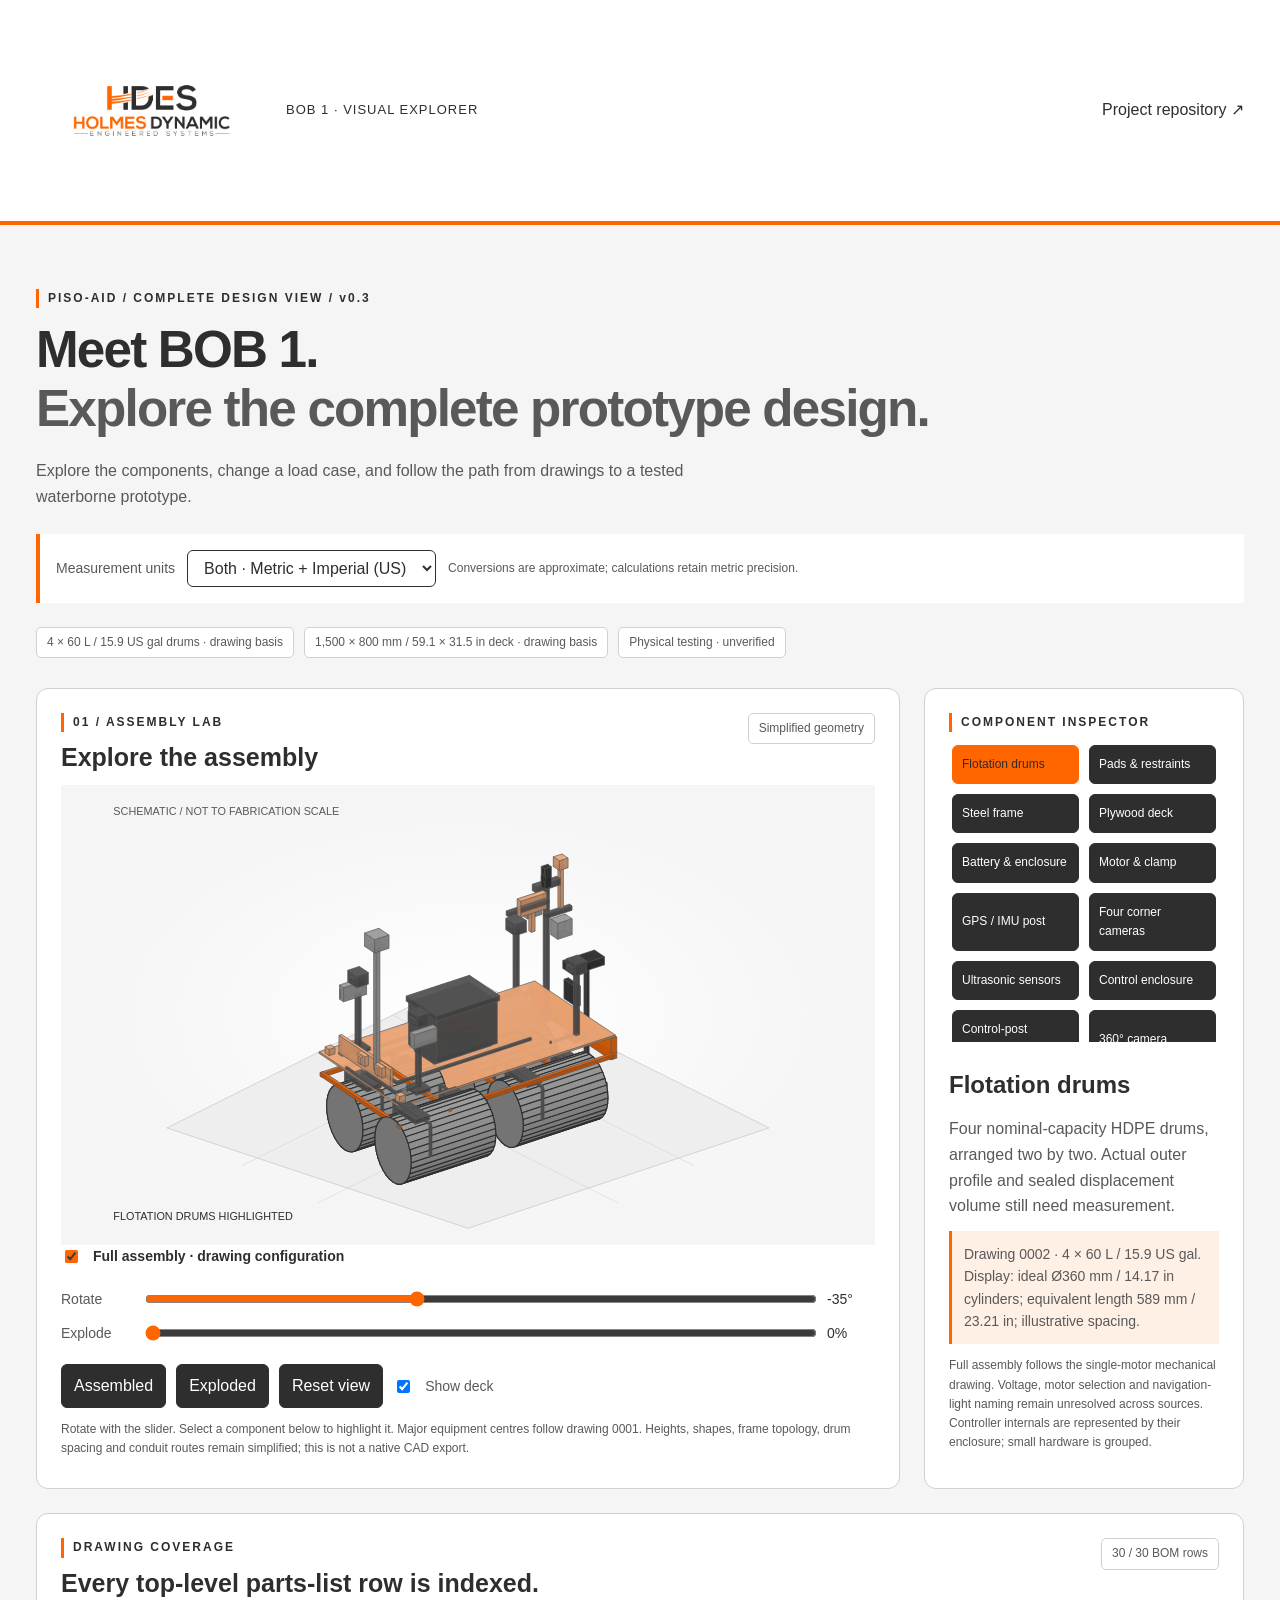
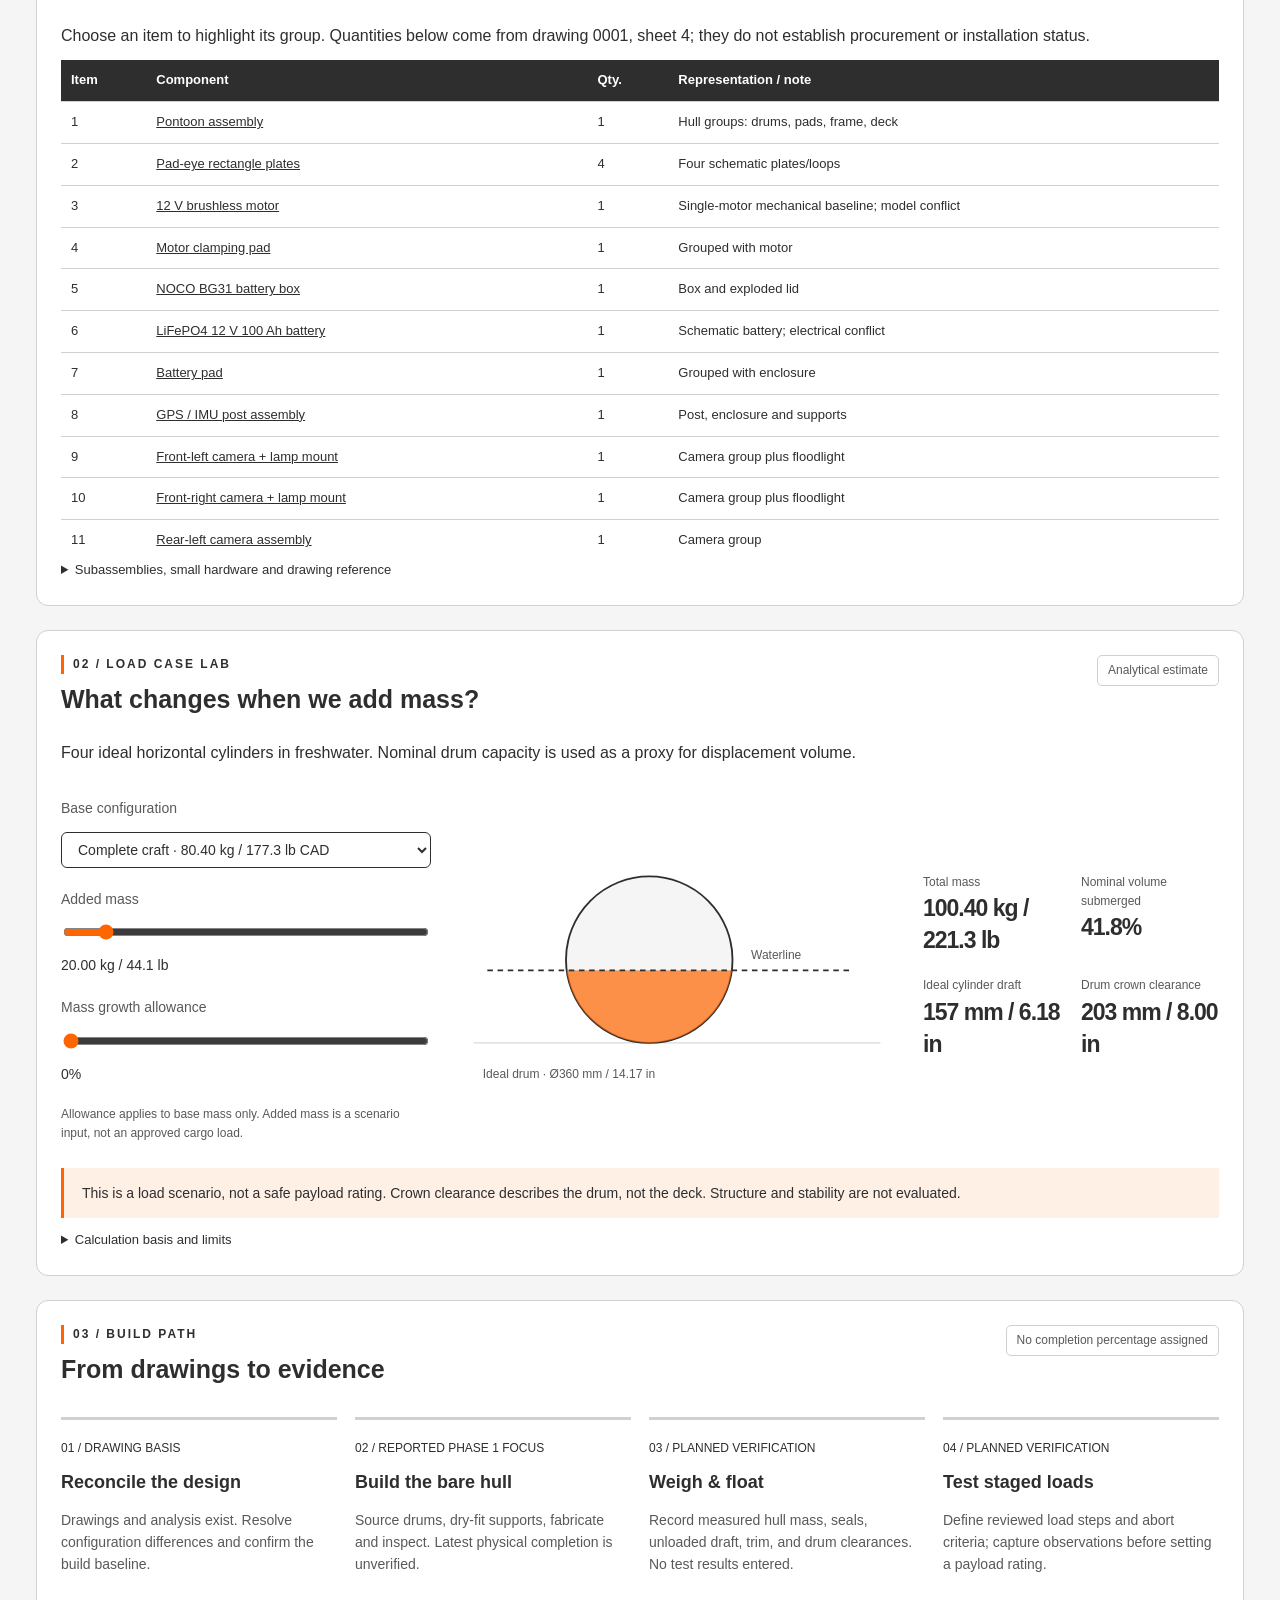
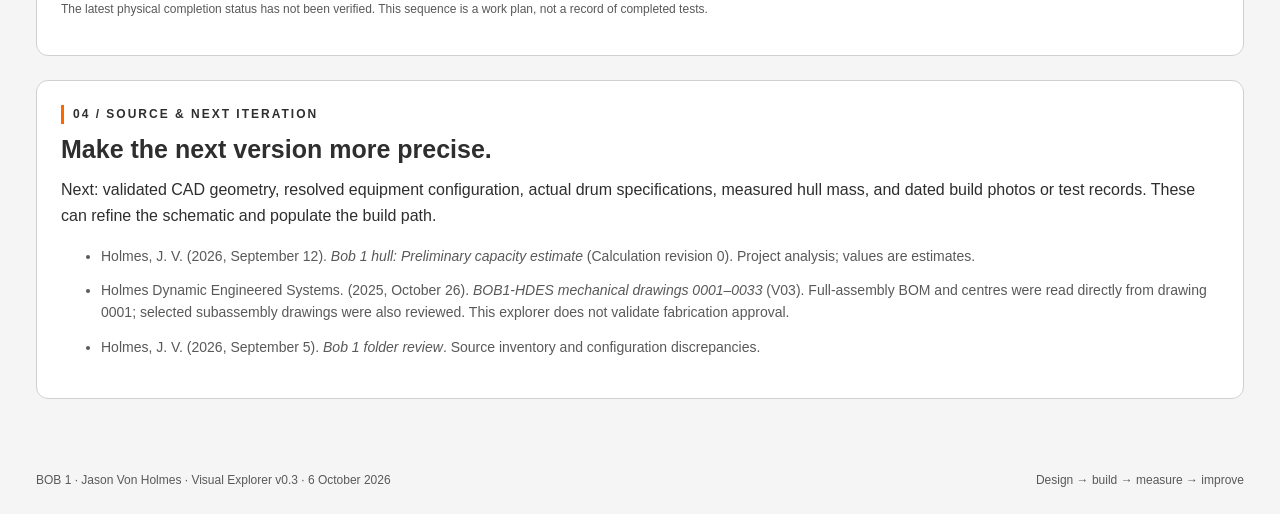
==== docs/visual-explorer/BOB1_Visual_Explorer_v0.3.html @ 3420f865 "Add approved HDES BOB 1 Visual Explorer v0.3" ====
<!doctype html>
<html lang="en"><head><meta charset="utf-8"><meta name="viewport" content="width=device-width,initial-scale=1"><title>BOB 1 • Visual Explorer</title><style>:root{color-scheme:light;--bg:#f5f5f5;--panel:#ffffff;--line:#d0d0d0;--text:#2e2e2e;--muted:#595959;--accent:#ff6600}*{box-sizing:border-box}body{margin:0;background:var(--bg);color:var(--text);font:16px/1.6 "Scandia",Arial,sans-serif}header,main,footer{max-width:1320px;margin:auto;padding:24px 36px}header{display:flex;align-items:center;justify-content:space-between;border-bottom:4px solid var(--accent);background:#2e2e2e}a{color:var(--accent);text-decoration:none}a:hover{text-decoration:underline}.brand{color:white;font-size:26px;font-weight:800;letter-spacing:2px}.brand b{color:var(--accent)}.brand span{display:block;font-size:10px;font-weight:500;letter-spacing:2.4px;color:#ffffff}.intro{padding:40px 0 30px}.eyebrow{font-size:12px;letter-spacing:2px;color:var(--text);font-weight:700;margin:0 0 10px}h1{font-size:clamp(32px,4vw,54px);line-height:1.16;letter-spacing:-1.8px;margin:12px 0 20px}h1 em{font-style:normal;color:var(--muted)}.intro>p:not(.eyebrow){max-width:720px;color:var(--muted)}h2{font-size:25px;line-height:1.25;margin:0 0 12px}h3{font-size:24px;margin:24px 0 12px}p{margin:12px 0}.chips,.actions{display:flex;flex-wrap:wrap;gap:10px}.chips span,.badge{padding:5px 10px;border:1px solid var(--line);border-radius:5px;font-size:12px;color:var(--muted)}.panel{padding:24px;background:var(--panel);border:1px solid var(--line);border-radius:12px;margin-bottom:24px}.workbench{display:grid;grid-template-columns: minmax(0,2.7fr) minmax(230px,1fr);gap:24px}.section-head{display:flex;justify-content:space-between;gap:15px;align-items:flex-start}.badge{white-space:nowrap}.viewer{padding-bottom:18px}#model{width:100%;height:380px;display:block;background:radial-gradient(ellipse at center,#ffffff,#f5f5f5 65%)}label{display:flex;align-items:center;gap:12px;font-size:14px;color:var(--muted)}.controls>label{display:grid;grid-template-columns:70px 1fr 48px;margin-bottom:12px}input[type=range]{accent-color:var(--accent);width:100%;min-width:0}output{font-variant-numeric:tabular-nums;color:var(--text);white-space:nowrap}.actions{align-items:center;margin-top:20px}button,select{font:inherit;color:#ffffff;background:#2e2e2e;border:1px solid #2e2e2e;border-radius:6px;padding:8px 12px;cursor:pointer}button:hover,button[aria-pressed=true]{border-color:var(--accent);background:#ff6600;color:#2e2e2e}button:focus-visible,input:focus-visible,select:focus-visible,a:focus-visible,summary:focus-visible{outline:3px solid var(--accent);outline-offset:3px}.caption{font-size:12px;color:var(--muted)}.component-buttons{display:grid;gap:10px}.component-buttons button{text-align:left}.spec{border-left:3px solid var(--accent);padding:12px;background:#fff0e6;font-size:14px;color:var(--muted)}aside p{color:var(--muted)}.calc-grid{display:grid;grid-template-columns:1fr 1.2fr .8fr;gap:24px;align-items:center}.inputs>label{display:flex;flex-wrap:wrap;margin:20px 0}.inputs select{width:100%;font-size:14px}#water{width:100%;display:block}.metrics{display:grid;grid-template-columns:1fr 1fr;gap:20px}.metrics small{display:block;font-size:12px;color:var(--muted)}.metrics strong{font-size:27px;letter-spacing:-1px}.note{padding:14px 18px;background:#fff0e6;border-left:3px solid var(--accent);font-size:14px}.note.exceeded{border-color:#2e2e2e;background:#ffe0cc}details{color:var(--muted);font-size:13px}summary{cursor:pointer;color:var(--text)}.timeline{display:grid;grid-template-columns:repeat(4,1fr);gap:18px;margin-top:20px}.step{border-top:3px solid var(--line);padding-top:14px}.step span{font-size:12px;color:var(--text)}.step h3{font-size:18px;margin:8px 0}.step p{font-size:14px;color:var(--muted)}.sources li{font-size:14px;color:var(--muted);margin-bottom:12px}footer{font-size:12px;color:var(--muted);display:flex;justify-content:space-between;gap:10px} @media(max-width:900px){.workbench{grid-template-columns:1fr}.calc-grid{grid-template-columns:1fr 1fr}.metrics{grid-column:1/-1;grid-template-columns:repeat(4,1fr)}.timeline{grid-template-columns:1fr 1fr}}@media(max-width:560px){header,main,footer{padding:20px}header>a:last-child{font-size:12px}.panel{padding:18px}.section-head{flex-wrap:wrap}#model{height:270px}.calc-grid{grid-template-columns:1fr}.metrics{grid-template-columns:1fr 1fr}.timeline{grid-template-columns:1fr}.brand{font-size:22px}.brand span{font-size:8px}footer{flex-direction:column}h1{letter-spacing:-1px}}@media(prefers-reduced-motion:reduce){*{scroll-behavior:auto}}

/* Brand guide prose specifies Facundo/Scandia. Local fonts are used if installed;
   no distributable webfont files for those families were found in the brand assets. */
@font-face{font-family:Facundo;src:local("Facundo"),local("Facundo Regular");font-weight:400;font-display:swap}
@font-face{font-family:Scandia;src:local("Scandia"),local("Scandia Regular"),local("Scandia Web Regular");font-weight:400;font-display:swap}
h1,h2,h3,.brand{font-family:"Facundo",Arial,sans-serif}
.unit-bar{display:flex;align-items:center;flex-wrap:wrap;gap:12px;margin:24px 0;padding:16px;background:white;border-left:4px solid var(--accent)}
.unit-bar span{font-size:12px;color:var(--muted)}
.unit-bar select,.inputs select{background:#ffffff;color:#2e2e2e}
header>a:last-child{color:#ffb380}
.metrics strong{font-size:23px;display:block;line-height:1.4}
.chips span{background:#ffffff}
.eyebrow{border-left:3px solid var(--accent);padding-left:9px}
@media(max-width:560px){.unit-bar select{width:100%;font-size:13px}.metrics strong{font-size:20px}.inputs select{font-size:12px}.brand span{letter-spacing:.5px}}

/* Official logo is displayed without cropping, recolouring, distortion or effects. */
header{background:#ffffff;color:#2e2e2e;gap:24px}
header>a:last-child{color:#2e2e2e}
.brand{display:flex;align-items:center;gap:20px;text-decoration:none}
.hdes-logo{display:block;width:230px;height:auto;min-width:160px;background:#ffffff}
.brand .project-label{color:#2e2e2e;font-size:13px;letter-spacing:1px}
.component-buttons{grid-template-columns:1fr 1fr;max-height:300px;overflow:auto;padding:3px}
.component-buttons button{font-size:12px;padding:9px}
#model{height:460px}
.controls>.full-control{display:flex;margin-bottom:20px;font-weight:700;color:#2e2e2e}
.controls>.full-control input{accent-color:#ff6600}
.table-scroll{overflow:auto;max-height:500px}
table{width:100%;border-collapse:collapse;font-size:13px;text-align:left}
th{background:#2e2e2e;color:white;position:sticky;top:0;z-index:1}
th,td{padding:10px;border-bottom:1px solid #d0d0d0;vertical-align:top}
td button{background:#ffffff;color:#2e2e2e;border:0;padding:0;text-align:left;text-decoration:underline;font-size:13px}
.drawing-reference{display:block;width:100%;height:auto;margin-top:16px;background:white}
#model polygon[data-part]{cursor:pointer}
@media(max-width:560px){header{padding:12px;gap:8px}.brand{flex-direction:column;gap:0;align-items:flex-start}.hdes-logo{width:200px}.brand .project-label{font-size:10px;padding-left:20px}#model{height:340px}.component-buttons{max-height:240px}}
</style></head>
<body><header><a class="brand" href="#" aria-label="HDES — BOB 1"><img class="hdes-logo" src="[data-uri]" alt="Holmes Dynamic Engineered Systems official logo"><span class="project-label">BOB 1 · VISUAL EXPLORER</span></a><a href="https://github.com/jvholmes87/piso-aid-bob1" target="_blank" rel="noopener">Project repository ↗</a></header>
<main><section class="intro"><p class="eyebrow">PISO-AID / COMPLETE DESIGN VIEW / v0.3</p><h1>Meet BOB 1.<br><em>Explore the complete prototype design.</em></h1><p>Explore the components, change a load case, and follow the path from drawings to a tested waterborne prototype.</p><div class="unit-bar"><label for="units">Measurement units</label><select id="units"><option value="both" selected>Both · Metric + Imperial (US)</option><option value="metric">Metric · mm, kg, L</option><option value="imperial">Imperial (US) · in, lb, US gal</option></select><span>Conversions are approximate; calculations retain metric precision.</span></div><div class="chips"><span id="drumChip">4 × 60 L / 15.9 US gal drums · drawing basis</span><span id="deckChip">1,500 × 800 mm / 59.1 × 31.5 in deck · drawing basis</span><span>Physical testing · unverified</span></div></section>
<section class="workbench"><div class="viewer panel"><div class="section-head"><div><p class="eyebrow">01 / ASSEMBLY LAB</p><h2>Explore the assembly</h2></div><span class="badge">Simplified geometry</span></div><svg id="model" viewBox="0 0 900 550" aria-label="Interactive simplified hull assembly" role="img"></svg><div class="controls"><label class="full-control"><input id="fullToggle" type="checkbox" checked> Full assembly · drawing configuration</label><label>Rotate <input id="angle" type="range" min="-180" max="180" value="-35"><output id="angleValue">−35°</output></label><label>Explode <input id="explode" type="range" min="0" max="100" value="0"><output id="explodeValue">0%</output></label><div class="actions"><button id="assembly">Assembled</button><button id="exploded">Exploded</button><button id="reset">Reset view</button><label><input id="deckToggle" type="checkbox" checked> Show deck</label></div></div><p class="caption">Rotate with the slider. Select a component below to highlight it. Major equipment centres follow drawing 0001. Heights, shapes, frame topology, drum spacing and conduit routes remain simplified; this is not a native CAD export.</p></div>
<aside class="panel"><p class="eyebrow">COMPONENT INSPECTOR</p><div class="component-buttons" id="components"></div><h3 id="componentTitle"></h3><p id="componentText"></p><div class="spec" id="componentSpec"></div><p class="caption">Full assembly follows the single-motor mechanical drawing. Voltage, motor selection and navigation-light naming remain unresolved across sources. Controller internals are represented by their enclosure; small hardware is grouped.</p></aside></section>
<section class="panel"><div class="section-head"><div><p class="eyebrow">DRAWING COVERAGE</p><h2>Every top-level parts-list row is indexed.</h2></div><span class="badge">30 / 30 BOM rows</span></div><p>Choose an item to highlight its group. Quantities below come from drawing 0001, sheet 4; they do not establish procurement or installation status.</p><div class="table-scroll"><table><thead><tr><th scope="col">Item</th><th scope="col">Component</th><th scope="col">Qty.</th><th scope="col">Representation / note</th></tr></thead><tbody id="bomRows"></tbody></table></div><details><summary>Subassemblies, small hardware and drawing reference</summary><p>The control post includes the 360 camera, all-round lamp, two infrared illuminators, LTE antenna/mount, post/pad, glands, screws, nuts, washers and plugs. The corner-camera groups include their housings, posts, pads, covers, glands, U-bolts and mounting plates. The GPS/IMU and control boxes include enclosure pads and glands. Mounts are schematic and hardware is grouped; the viewer does not model every screw or internal circuit board.</p><img class="drawing-reference" src="[data-uri]" alt="Drawing 0001 sheet 1 showing the assembled and exploded BOB 1 design"><p class="caption">Original mechanical drawing 0001, sheet 1, rendered directly from the project PDF. The drawing’s annotations remain in their original metric units.</p></details></section>
<section class="panel calculator"><div class="section-head"><div><p class="eyebrow">02 / LOAD CASE LAB</p><h2>What changes when we add mass?</h2></div><span class="badge">Analytical estimate</span></div><p>Four ideal horizontal cylinders in freshwater. Nominal drum capacity is used as a proxy for displacement volume.</p><div class="calc-grid"><div class="inputs"><label>Base configuration<select id="base"><option value="49.28">Bare hull · 49.28 kg CAD</option><option value="80.4" selected>Complete craft · 80.40 kg CAD</option></select></label><label>Added mass <input id="payload" type="range" min="0" max="200" value="20" step="1"><output id="payloadValue">20 kg</output></label><label>Mass growth allowance <input id="growth" type="range" min="0" max="30" value="0" step="1"><output id="growthValue">0%</output></label><p class="caption">Allowance applies to base mass only. Added mass is a scenario input, not an approved cargo load.</p></div><div><svg id="water" viewBox="0 0 480 290" role="img" aria-label="Ideal drum cross-section and estimated waterline"></svg></div><div class="metrics" aria-live="polite"><div><small>Total mass</small><strong id="mass"></strong></div><div><small>Nominal volume submerged</small><strong id="immersion"></strong></div><div><small>Ideal cylinder draft</small><strong id="draft"></strong></div><div><small>Drum crown clearance</small><strong id="clearance"></strong></div></div></div><p id="loadNote" class="note"></p><details><summary>Calculation basis and limits</summary><p id="calculationBasis"></p><p>Equations use SI units internally. Draft is solved from circular-segment area using bisection, with equal loading and level trim.</p><p>For radius r and draft d: A = r² acos((r − d)/r) − (r − d) √(2rd − d²); supported mass = density × 4 × equivalent length × A. Crown clearance = 2r − d. Crown clearance is not deck freeboard.</p><p>This calculation does not establish structural capacity, stability, load placement, wave response, or safe payload. Actual drum geometry, sealed external volume, and measured masses must replace these assumptions.</p></details></section>
<section class="panel"><div class="section-head"><div><p class="eyebrow">03 / BUILD PATH</p><h2>From drawings to evidence</h2></div><span class="badge">No completion percentage assigned</span></div><div class="timeline" id="timeline"></div><p class="caption">The latest physical completion status has not been verified. This sequence is a work plan, not a record of completed tests.</p></section>
<section class="sources panel"><p class="eyebrow">04 / SOURCE & NEXT ITERATION</p><h2>Make the next version more precise.</h2><p>Next: validated CAD geometry, resolved equipment configuration, actual drum specifications, measured hull mass, and dated build photos or test records. These can refine the schematic and populate the build path.</p><ul><li>Holmes, J. V. (2026, September 12). <cite>Bob 1 hull: Preliminary capacity estimate</cite> (Calculation revision 0). Project analysis; values are estimates.</li><li>Holmes Dynamic Engineered Systems. (2025, October 26). <cite>BOB1-HDES mechanical drawings 0001–0033</cite> (V03). Full-assembly BOM and centres were read directly from drawing 0001; selected subassembly drawings were also reviewed. This explorer does not validate fabrication approval.</li><li>Holmes, J. V. (2026, September 5). <cite>Bob 1 folder review</cite>. Source inventory and configuration discrepancies.</li></ul></section></main><footer>BOB 1 · Jason Von Holmes · Visual Explorer v0.3 · 6 October 2026 <span>Design → build → measure → improve</span></footer><script>'use strict';
// No dependencies, no network calls, no telemetry. Coordinates in metres.

// Exact conversion factors; rounding is only applied when displaying values.
const LB_PER_KG=1/.45359237, MM_PER_IN=25.4, L_PER_US_GAL=3.785411784;
function number(value,places=1){return value.toLocaleString('en-US',{minimumFractionDigits:places,maximumFractionDigits:places});}
function pair(metric,imperial,mode='both'){return mode==='metric'?metric:mode==='imperial'?imperial:metric+' / '+imperial;}
function massLabel(kg,mode='both'){return pair(number(kg,2)+' kg',number(kg*LB_PER_KG,1)+' lb',mode);}
function lengthLabel(mm,mode='both'){return pair(number(mm,0)+' mm',number(mm/MM_PER_IN,2)+' in',mode);}
function dimsLabel(mm,mode='both'){return pair(mm.map(v=>number(v,0)).join(' × ')+' mm',mm.map(v=>number(v/MM_PER_IN,v<25.4?3:1)).join(' × ')+' in',mode);}
function volumeLabel(litres,mode='both'){return pair(number(litres,0)+' L',number(litres/L_PER_US_GAL,1)+' US gal',mode);}

const PARTS = {
 drums:{title:'Flotation drums',text:'Four nominal-capacity HDPE drums, arranged two by two. Actual outer profile and sealed displacement volume still need measurement.',spec:mode=>`Drawing 0002 · 4 × ${volumeLabel(60,mode)}. Display: ideal Ø${lengthLabel(360,mode)} cylinders; equivalent length ${lengthLabel(589.46,mode)}; illustrative spacing.`,color:'#a6a6a6'},
 pads:{title:'Pads & restraints',text:'Eight EPDM pads and eight stainless straps retain the drums. The display shows schematic saddle blocks and strap positions, not fabrication details.',spec:mode=>`Drawings 0002, 0005, 0006 · Pads: ${dimsLabel([200,100,25],mode)}; 16 M6 bolts (metric thread designation). Connection capacity remains unverified.`,color:'#595959'},
 frame:{title:'Steel frame',text:'The welded frame transfers deck and equipment loads to the drum supports. Rail positions in this explorer are illustrative.',spec:mode=>`Drawing 0003 · ${dimsLabel([20,20,2],mode)} tube; cut-list total ${pair('14 m','45.9 ft',mode)}. Transom: ${dimsLabel([120,40,3],mode)}, ${lengthLabel(800,mode)} long.`,color:'#ff6600'},
 deck:{title:'Plywood deck',text:'The platform surface provides an equipment mounting area. Its support grid and wet-service properties need verification.',spec:mode=>`Drawing 0004 · ${dimsLabel([1500,800,9],mode)} marine plywood. Modeled mass: ${massLabel(5.07,mode)}; not an as-built measurement.`,color:'#ffb380'}
};

const fullParts={
 battery:{title:'Battery & enclosure',text:'NOCO Snap-Top BG31 enclosure, battery pad and LiFePO4 battery. The lid is lifted in exploded view to reveal the schematic battery.',spec:mode=>`Drawing 0001 items 5–7 · battery centre X ${lengthLabel(650,mode)}, Y ${lengthLabel(400,mode)}. Mechanical BOM: 12 V, 100 Ah; electrical sources conflict. Envelope is illustrative.`,color:'#595959'},
 motor:{title:'Motor & clamp',text:'One rear brushless motor and clamping pad, matching the mechanical drawing. The head, shaft, lower unit and propeller are schematic.',spec:mode=>`Drawing 0001 items 3–4 · centre X ${lengthLabel(1500,mode)}, Y ${lengthLabel(400,mode)}. Mechanical BOM names a 12 V Protruar Genius motor; earlier references specify alternatives.`,color:'#2e2e2e'},
 gps:{title:'GPS / IMU post',text:'Front post, enclosure, flange, pad and cable gland. The enclosure represents GPS/IMU equipment; internal boards are not separately detailed in this model.',spec:mode=>`Drawings 0001 & 0007 · centre X ${lengthLabel(120,mode)}, Y ${lengthLabel(400,mode)}. Box ${dimsLabel([100,100,75],mode)}.`,color:'#a6a6a6'},
 cameras:{title:'Four corner cameras',text:'Four posts with all-weather Raspberry Pi camera housings, flanges, pads, covers and schematic lenses. The two forward mounts also support floodlights.',spec:mode=>`Drawings 0001, 0012–0013 · X ${pair('200 / 1,300 mm','7.9 / 51.2 in',mode)}; Y ${pair('100 / 700 mm','3.9 / 27.6 in',mode)}. Four instances.`,color:'#595959'},
 ultrasonic:{title:'Ultrasonic sensors',text:'Three ultrasonic distance sensors on the forward bent mount. The sensor shape and mounting angles are illustrative.',spec:mode=>`Drawing 0001 items 13–14 & drawing 0032 · three sensors; mount centre X ${lengthLabel(45,mode)}, Y ${lengthLabel(400,mode)}. Protocol/model require reconciliation.`,color:'#ffb380'},
 control:{title:'Control enclosure',text:'Control/sensor/communications enclosure, pad and cable glands. The model shows the housing, not verified controller or ESC internals.',spec:mode=>`Drawings 0001 & 0020 · centre X ${lengthLabel(1050,mode)}, Y ${lengthLabel(400,mode)}; enclosure ${dimsLabel([240,160,120],mode)}.`,color:'#a6a6a6'},
 mast:{title:'Control-post structure',text:'Rear post assembly, accessory arms, mount plates, pad and glands. The arms are simplified from the drawing reference.',spec:mode=>`Drawings 0001 & 0022–0024 · rear assembly anchored near X ${lengthLabel(1300,mode)}, Y ${lengthLabel(400,mode)}. Heights and accessory offsets are illustrative.`,color:'#595959'},
 camera360:{title:'360° camera',text:'Insta360 X4 and case on the rear control-post assembly, represented by a schematic upright camera body and lens.',spec:mode=>`Drawing 0022 item 3 · one camera/case. Attachment fit-up remains dependent on the actual case.`,color:'#2e2e2e'},
 allround:{title:'All-round navigation lamp',text:'Navi LED 360 PRO all-round lamp and mount on the rear control-post assembly.',spec:mode=>`Drawing 0022 item 4 & drawing 0026 · one lamp. Display height is illustrative.`,color:'#ffb380'},
 infrared:{title:'Infrared illuminators',text:'Two CM-IR130-850 illuminators and accessory mounts on the rear structure.',spec:mode=>`Drawing 0022 items 7–8 & drawing 0027 · two illuminators. Their rendered envelopes and attachment offsets are schematic.`,color:'#a6a6a6'},
 lte:{title:'LTE antenna & mount',text:'AN GSM 046 MIMO Wi-Fi/LTE antenna and mount. The schematic panel is attached to the rear accessory structure.',spec:mode=>`Drawing 0022 items 13–14 & drawings 0028–0029 · one antenna and mount.`,color:'#ffb380'},
 nav:{title:'Forward navigation lights',text:'Two forward 12 V LED lamps. Port/starboard labels conflict between the drawing and coordinate reference, so the view uses neutral lamp colours.',spec:mode=>`Drawing 0001 items 17–18 · X ${lengthLabel(40,mode)}; Y ${pair('50 / 750 mm','2.0 / 29.5 in',mode)}. Sidedness requires reconciliation.`,color:'#ffb380'},
 flood:{title:'Two floodlights',text:'Two Lampo Fatek 10 W LED floodlights on the forward corner-camera mounting plates.',spec:mode=>`Drawing 0001 items 20–21 & drawing 0019 · two lights. Exact drilling/fit-up is deferred in the source.`,color:'#a6a6a6'},
 padeyes:{title:'Four pad-eye plates',text:'Four attachment plates at the deck corners. Loops are schematic; connection capacity is not established.',spec:mode=>`Drawing 0001 item 2 · X ${pair('100 / 1,400 mm','3.9 / 55.1 in',mode)}; Y ${pair('100 / 700 mm','3.9 / 27.6 in',mode)}.`,color:'#a6a6a6'},
 conduit:{title:'Six conduit runs',text:'Six flexible conduit runs link the battery, enclosure, cameras, ultrasonic mount and GPS/post equipment. Routes are schematic rather than cable-installation drawings.',spec:mode=>`Drawing 0001 items 24–29 & drawing 0033 · total nominal length ${pair('3.680 m','12.07 ft',mode)}. Gland sizes: M12, M16 and M20.`,color:'#595959'},
 hardware:{title:'Mounting hardware',text:'Top-level screws and subassembly bolts, nuts, washers, plugs and glands are indexed and grouped with their assemblies. Orange/charcoal markers show representative hardware, not every fastener.',spec:mode=>`Drawing 0001 items 19, 22, 23, 30 · quantities 6, 16, 26, 4. Item 23 pairs an M8 identifier with an M6 description; reconcile before procurement. Metric thread names are preserved.`,color:'#ff6600'}
};
Object.assign(PARTS,fullParts);
const BOM=[
[1,'Pontoon assembly',1,'drums','Hull groups: drums, pads, frame, deck'],[2,'Pad-eye rectangle plates',4,'padeyes','Four schematic plates/loops'],[3,'12 V brushless motor',1,'motor','Single-motor mechanical baseline; model conflict'],[4,'Motor clamping pad',1,'motor','Grouped with motor'],[5,'NOCO BG31 battery box',1,'battery','Box and exploded lid'],[6,'LiFePO4 12 V 100 Ah battery',1,'battery','Schematic battery; electrical conflict'],[7,'Battery pad',1,'battery','Grouped with enclosure'],[8,'GPS / IMU post assembly',1,'gps','Post, enclosure and supports'],[9,'Front-left camera + lamp mount',1,'cameras','Camera group plus floodlight'],[10,'Front-right camera + lamp mount',1,'cameras','Camera group plus floodlight'],[11,'Rear-left camera assembly',1,'cameras','Camera group'],[12,'Rear-right camera assembly',1,'cameras','Camera group'],[13,'Ultrasonic mount',1,'ultrasonic','Bent mounting bar simplified'],[14,'Ultrasonic distance sensors',3,'ultrasonic','Three schematic sensors'],[15,'Control / sensors / comms enclosure',1,'control','Housing, pad and glands; internals not detailed'],[16,'Control post assembly',1,'mast','Includes camera, lamp, illuminators and LTE'],[17,'Drawing-labelled starboard lamp',1,'nav','Neutral display; sidedness conflict'],[18,'Drawing-labelled port lamp',1,'nav','Neutral display; sidedness conflict'],[19,'M2 × 20 lamp screws',6,'hardware','Grouped; source type/identifier needs review'],[20,'10 W LED floodlight',1,'flood','Front-left schematic lamp'],[21,'10 W LED floodlight',1,'flood','Front-right schematic lamp'],[22,'ST2.9 × 6.5 pad-eye screws',16,'hardware','Grouped; source description needs review'],[23,'Corner-camera / GPS / post screws',26,'hardware','Source M8 identifier / M6 description conflict'],[24,'Conduit 1: control → rear post',1,'conduit','Schematic route; M20 gland'],[25,'Conduit 2: control → rear-left camera',1,'conduit','Schematic route; M12 gland'],[26,'Conduit 3: control → rear-right camera',1,'conduit','Schematic route; M12 gland'],[27,'Conduit 4: forward sensors / camera',1,'conduit','Schematic route; M12 gland'],[28,'Conduit 5: control → front-left camera',1,'conduit','Schematic route; M12 gland'],[29,'Conduit 6: battery → control',1,'conduit','Schematic route; M16 gland'],[30,'M8 × 12 control-box screws',4,'hardware','Grouped; source type/identifier needs review']
];

function flotation(base,payload,growth=0){
 const mass=base*(1+growth/100)+payload, capacity=240, r=.18, length=.060/(Math.PI*r*r);
 if(mass>capacity)return {mass,capacity,fraction:mass/capacity,draft:null,clearance:null};
 if(mass===0)return {mass,capacity,fraction:0,draft:0,clearance:2*r};
 if(mass===capacity)return {mass,capacity,fraction:1,draft:2*r,clearance:0};
 let lo=0,hi=2*r;
 for(let i=0;i<70;i++){const d=(lo+hi)/2,q=Math.sqrt(Math.max(0,2*r*d-d*d));const area=r*r*Math.acos(Math.max(-1,Math.min(1,(r-d)/r)))-(r-d)*q; if(1000*4*length*area<mass)lo=d;else hi=d;}
 const draft=(lo+hi)/2;return {mass,capacity,fraction:mass/capacity,draft,clearance:2*r-draft};
}
// Exposed for repeatable arithmetic tests; DOM setup runs only in a browser.
if(typeof module!=='undefined')module.exports={PARTS,BOM,flotation,massLabel,lengthLabel,dimsLabel,volumeLabel};
if(typeof document!=='undefined'){
 const $=id=>document.getElementById(id);let selected='drums',unitMode='both';
 $('components').innerHTML=Object.entries(PARTS).map(([key,p])=>`<button data-part="${key}" aria-pressed="false">${p.title}</button>`).join('');
 function selectPart(key){selected=key;const p=PARTS[key];$('componentTitle').textContent=p.title;$('componentText').textContent=p.text;$('componentSpec').textContent=p.spec(unitMode);for(const button of $('components').children)button.setAttribute('aria-pressed',String(button.dataset.part===key));renderModel();}
 $('components').addEventListener('click',e=>{if(e.target.dataset.part)selectPart(e.target.dataset.part);});
 function renderModel(){
 const angle=Number($('angle').value)*Math.PI/180,e=Number($('explode').value)/100;const c=Math.cos(angle),s=Math.sin(angle);const faces=[];
 $('angleValue').textContent=$('angle').value+'°';$('explodeValue').textContent=$('explode').value+'%';
 function project(p){const x=p[0]*c-p[1]*s,y=p[0]*s+p[1]*c;return [x*330,y*155-p[2]*330,y+p[2]*.55];}
 function polygon(points,part,shade=1){const pp=points.map(project);faces.push({points:pp.map(p=>`${p[0].toFixed(2)},${p[1].toFixed(2)}`).join(' '),depth:pp.reduce((a,p)=>a+p[2],0)/pp.length,part,shade});}
 function box(x,y,z,l,w,h,part){let p=[[x-l/2,y-w/2,z],[x+l/2,y-w/2,z],[x+l/2,y+w/2,z],[x-l/2,y+w/2,z]];let t=p.map(v=>[v[0],v[1],z+h]);polygon(p,part,.55);polygon(t,part,1);for(let k=0;k<4;k++)polygon([p[k],p[(k+1)%4],t[(k+1)%4],t[k]],part,.65+k*.05);}
 function cylinder(x,y){const l=.060/(Math.PI*.18*.18),r=.18,z=.18;let rings=[-l/2,l/2].map(dx=>Array.from({length:32},(_,i)=>{const t=i/32*2*Math.PI;return[x+dx,y+Math.cos(t)*r,z+Math.sin(t)*r];}));polygon(rings[0],'drums',.7);polygon(rings[1],'drums',.8);for(let i=0;i<32;i++)polygon([rings[0][i],rings[0][(i+1)%32],rings[1][(i+1)%32],rings[1][i]],'drums',.65+.3*(Math.sin(i/32*2*Math.PI)+1)/2);}
 for(const x of [-.39,.39])for(const y of [-.24,.24]){cylinder(x,y);for(const dx of [-.16,.16]){box(x+dx,y,.345+e*.17,.1,.2,.025,'pads');box(x+dx,y-.18,.18+e*.17,.012,.012,.18,'pads');box(x+dx,y+.18,.18+e*.17,.012,.012,.18,'pads');box(x+dx,y,.36+e*.17,.012,.36,.008,'pads');}}
 const fz=.38+e*.38;for(const y of [-.38,.38])box(0,y,fz,1.5,.02,.02,'frame');for(const x of [-.74,-.39,0,.39,.74])box(x,0,fz,.02,.78,.02,'frame');box(.74,0,fz,.04,.8,.12,'frame');if($('deckToggle').checked)box(0,0,.505+e*.62,1.5,.8,.009,'deck');

 if($('fullToggle').checked){
 const dz=.514+e*.62;
 const at=(X,Y)=>[(X-750)/1000,(Y-400)/1000];
 function equipment(X,Y,z,l,w,h,part){const [x,y]=at(X,Y);box(x,y,z,l,w,h,part);}
 function post(X,Y,height,part){equipment(X,Y,dz,.1,.1,.018,part);equipment(X,Y,dz+.018,.025,.025,height,part);}
 // Battery enclosure/body/pad: illustrative envelope. Lid separates to reveal battery in exploded view.
 equipment(650,400,dz,.4,.2,.025,'battery');equipment(650,400,dz+.025,.42,.28,.24,'battery');equipment(650,400,dz+.27+e*.18,.44,.3,.028,'battery');if(e>.1)equipment(650,400,dz+.10+e*.12,.32,.17,.19,'battery');
 equipment(1050,400,dz,.267,.211,.009,'control');equipment(1050,400,dz+.009,.24,.16,.12,'control');equipment(1050,400,dz+.129+e*.1,.24,.16,.008,'control');
 post(120,400,.7,'gps');equipment(120,400,dz+.718,.1,.1,.075,'gps');
 for(const X of [200,1300])for(const Y of [100,700]){post(X,Y,.36,'cameras');equipment(X,Y,dz+.378,.08,.09,.065,'cameras');equipment(X-42,Y,dz+.395,.012,.04,.025,'cameras');if(X===200){equipment(X,Y+ (Y===100?-50:50),dz+.28,.16,.04,.08,'flood');equipment(X-3,Y+(Y===100?-50:50),dz+.295,.17,.008,.05,'flood');}}
 equipment(45,400,dz+.04,.018,.51,.1,'ultrasonic');for(const Y of [230,400,570]){equipment(25,Y,dz+.08,.025,.07,.055,'ultrasonic');equipment(9,Y,dz+.085,.014,.018,.04,'ultrasonic');}
 post(1300,400,.72,'mast');equipment(1300,400,dz+.74,.17,.035,.035,'mast');equipment(1170,400,dz+.65,.28,.025,.025,'mast');equipment(1380,400,dz+.57,.18,.025,.025,'mast');
 equipment(1300,400,dz+.745+e*.18,.045,.035,.115,'camera360');equipment(1280,400,dz+.78+e*.18,.013,.025,.035,'camera360');
 equipment(1400,400,dz+.60,.022,.022,.23,'allround');equipment(1400,400,dz+.83+e*.16,.06,.06,.055,'allround');
 equipment(1200,400,dz+.52,.025,.025,.12,'lte');equipment(1200,400,dz+.63+e*.12,.18,.035,.09,'lte');
 for(const Y of [250,550])equipment(1300,Y,dz+.53+e*.10,.10,.07,.09,'infrared');
 for(const Y of [50,750])equipment(40,Y,dz,.04,.04,.035,'nav');
 for(const X of [100,1400])for(const Y of [100,700]){equipment(X,Y,dz,.05,.035,.006,'padeyes');equipment(X,Y,dz+.006,.027,.012,.025,'padeyes');equipment(X-21,Y,dz+.006,.006,.006,.006,'hardware');equipment(X+21,Y,dz+.006,.006,.006,.006,'hardware');}
 equipment(1480,400,dz+.04,.03,.12,.11,'motor');equipment(1560,400,dz+.22,.22,.10,.045,'motor');equipment(1580,400,.05,.021,.021,dz+.22-.05,'motor');equipment(1580,400,.025,.14,.065,.05,'motor');equipment(1670,400,.045,.01,.14,.022,'motor');
 // Each routed conduit is represented by connected rectangular sections at deck height.
 const runs=[[[1050,400],[1180,400],[1300,400]],[[1050,400],[1120,400],[1120,100],[1300,100]],[[1050,400],[1120,400],[1120,700],[1300,700]],[[1050,400],[1050,600],[120,600],[120,400],[45,400],[45,700],[200,700]],[[1050,400],[1050,180],[200,180],[200,100]],[[650,400],[840,400],[840,480],[1050,480],[1050,400]]];
 for(const run of runs)for(let i=1;i<run.length;i++){const a=run[i-1],b=run[i];equipment((a[0]+b[0])/2,(a[1]+b[1])/2,dz+.016+e*.04,Math.max(.012,Math.abs(a[0]-b[0])/1000),Math.max(.012,Math.abs(a[1]-b[1])/1000),.012,'conduit');}
 }
 // Fit the projected geometry to the canvas at every rotation and explosion state.
 const all=faces.flatMap(f=>f.points.split(' ').map(x=>x.split(',').map(Number)));const xs=all.map(v=>v[0]),ys=all.map(v=>v[1]);const minX=Math.min(...xs),maxX=Math.max(...xs),minY=Math.min(...ys),maxY=Math.max(...ys);const fit=Math.min(740/(maxX-minX),395/(maxY-minY));for(const f of faces)f.points=f.points.split(' ').map(v=>{const [x,y]=v.split(',').map(Number);return `${(450+(x-(minX+maxX)/2)*fit).toFixed(2)},${(280+(y-(minY+maxY)/2)*fit).toFixed(2)}`;}).join(' ');

 faces.sort((a,b)=>a.depth-b.depth);let svg='<g stroke="#cccccc" stroke-width="1"><path d="M90 410L450 230L810 410L450 530Z" fill="#eeeeee"/><path d="M180 455L540 275M270 500L630 320M270 320L630 500M360 275L720 455" opacity=".5"/></g>';
 for(const f of faces){const col=PARTS[f.part].color;const rgb=col.match(/\w\w/g).map(x=>Math.round(parseInt(x,16)*f.shade));svg+=`<polygon points="${f.points}" fill="rgb(${rgb})" stroke="${f.part===selected?'#2e2e2e':'#595959'}" data-part="${f.part}" stroke-width="${f.part===selected?1.3:.7}" opacity="${f.part===selected?1:.78}"/>`;}
 svg+='<text x="26" y="36" fill="#595959" font-size="13" font-family="Scandia, Arial, sans-serif">SCHEMATIC / NOT TO FABRICATION SCALE</text><text x="26" y="520" fill="#2e2e2e" font-size="13" font-family="Scandia, Arial, sans-serif">'+PARTS[selected].title.toUpperCase()+' HIGHLIGHTED</text>';$('model').innerHTML=svg;
 }
 function updateLoad(){const p=Number($('payload').value),g=Number($('growth').value),result=flotation(Number($('base').value),p,g);$('payloadValue').textContent=massLabel(p,unitMode);$('payload').setAttribute('aria-valuetext',massLabel(p,unitMode));$('growthValue').textContent=g+'%';$('mass').textContent=massLabel(result.mass,unitMode);$('immersion').textContent=(result.fraction*100).toFixed(1)+'%';$('draft').textContent=result.draft===null?'No equilibrium':lengthLabel(result.draft*1000,unitMode);$('clearance').textContent=result.clearance===null?'—':lengthLabel(result.clearance*1000,unitMode);
 $('loadNote').classList.toggle('exceeded',result.draft===null);$('loadNote').textContent=result.draft===null?`Total mass exceeds the ${massLabel(240,unitMode)} nominal full-immersion displacement. No level floating equilibrium exists in this model.`:result.fraction>=.999?'Nominal full immersion: no remaining drum crown clearance. This is not an operating condition or payload rating.':'This is a load scenario, not a safe payload rating. Crown clearance describes the drum, not the deck. Structure and stability are not evaluated.';
 const y=result.draft===null?48:228-result.draft/ .36*180;$('water').innerHTML=`<defs><clipPath id="drumClip"><circle cx="210" cy="138" r="90"/></clipPath></defs><path d="M20 228H460" stroke="#cccccc"/><circle cx="210" cy="138" r="90" fill="#f5f5f5" stroke="#2e2e2e" stroke-width="2"/><rect x="120" y="${y}" width="180" height="${228-y}" fill="#ff6600" clip-path="url(#drumClip)" opacity=".7"/><path d="M35 ${y}H430" stroke="#2e2e2e" stroke-width="2" stroke-dasharray="6 5"/><text x="320" y="${Math.max(26,y-12)}" fill="#595959" font-size="13" font-family="Scandia, Arial, sans-serif">${result.draft===null?'Full immersion':'Waterline'}</text><text x="30" y="266" fill="#595959" font-size="13" font-family="Scandia, Arial, sans-serif">Ideal drum · Ø${lengthLabel(360,unitMode)}</text>`;
 }
 for(const id of ['angle','explode','deckToggle','fullToggle'])$(id).addEventListener('input',renderModel);for(const id of ['base','payload','growth'])$(id).addEventListener('input',updateLoad);
 $('assembly').onclick=()=>{$('explode').value=0;renderModel();};$('exploded').onclick=()=>{$('explode').value=100;renderModel();};$('reset').onclick=()=>{$('angle').value=-35;$('explode').value=0;$('deckToggle').checked=true;$('fullToggle').checked=true;renderModel();};

 function updateUnits(){
 unitMode=$('units').value;
 const current=$('base').value;
 $('base').innerHTML=[['49.28','Bare hull'],['80.4','Complete craft']].map(([value,label])=>`<option value="${value}">${label} · ${massLabel(Number(value),unitMode)} CAD</option>`).join('');$('base').value=current;
 $('drumChip').textContent=`4 × ${volumeLabel(60,unitMode)} drums · drawing basis`;
 $('deckChip').textContent=`${dimsLabel([1500,800],unitMode)} deck · drawing basis`;
 $('calculationBasis').textContent=`Freshwater density: ${pair('1,000 kg/m³','62.4 lb/ft³',unitMode)}. Four drums: ${volumeLabel(60,unitMode)} each. Assumed diameter: ${lengthLabel(360,unitMode)}. Equivalent cylinder length: ${lengthLabel(589.46,unitMode)}.`;
 selectPart(selected);updateLoad();
 }
 $('units').addEventListener('change',updateUnits);
 $('bomRows').innerHTML=BOM.map(([item,name,quantity,group,note])=>`<tr><td>${item}</td><td><button data-part="${group}">${name}</button></td><td>${quantity}</td><td>${note}</td></tr>`).join('');
 $('bomRows').addEventListener('click',e=>{if(e.target.dataset.part){$('fullToggle').checked=true;selectPart(e.target.dataset.part);$('componentTitle').scrollIntoView({block:'nearest',behavior:'auto'});}});
 $('model').addEventListener('click',e=>{if(e.target.dataset.part)selectPart(e.target.dataset.part);});

 const steps=[['01 / DRAWING BASIS','Reconcile the design','Drawings and analysis exist. Resolve configuration differences and confirm the build baseline.'],['02 / REPORTED PHASE 1 FOCUS','Build the bare hull','Source drums, dry-fit supports, fabricate and inspect. Latest physical completion is unverified.'],['03 / PLANNED VERIFICATION','Weigh & float','Record measured hull mass, seals, unloaded draft, trim, and drum clearances. No test results entered.'],['04 / PLANNED VERIFICATION','Test staged loads','Define reviewed load steps and abort criteria; capture observations before setting a payload rating.']];
 $('timeline').innerHTML=steps.map(([label,title,text])=>`<article class="step"><span>${label}</span><h3>${title}</h3><p>${text}</p></article>`).join('');updateUnits();
}
</script></body></html>
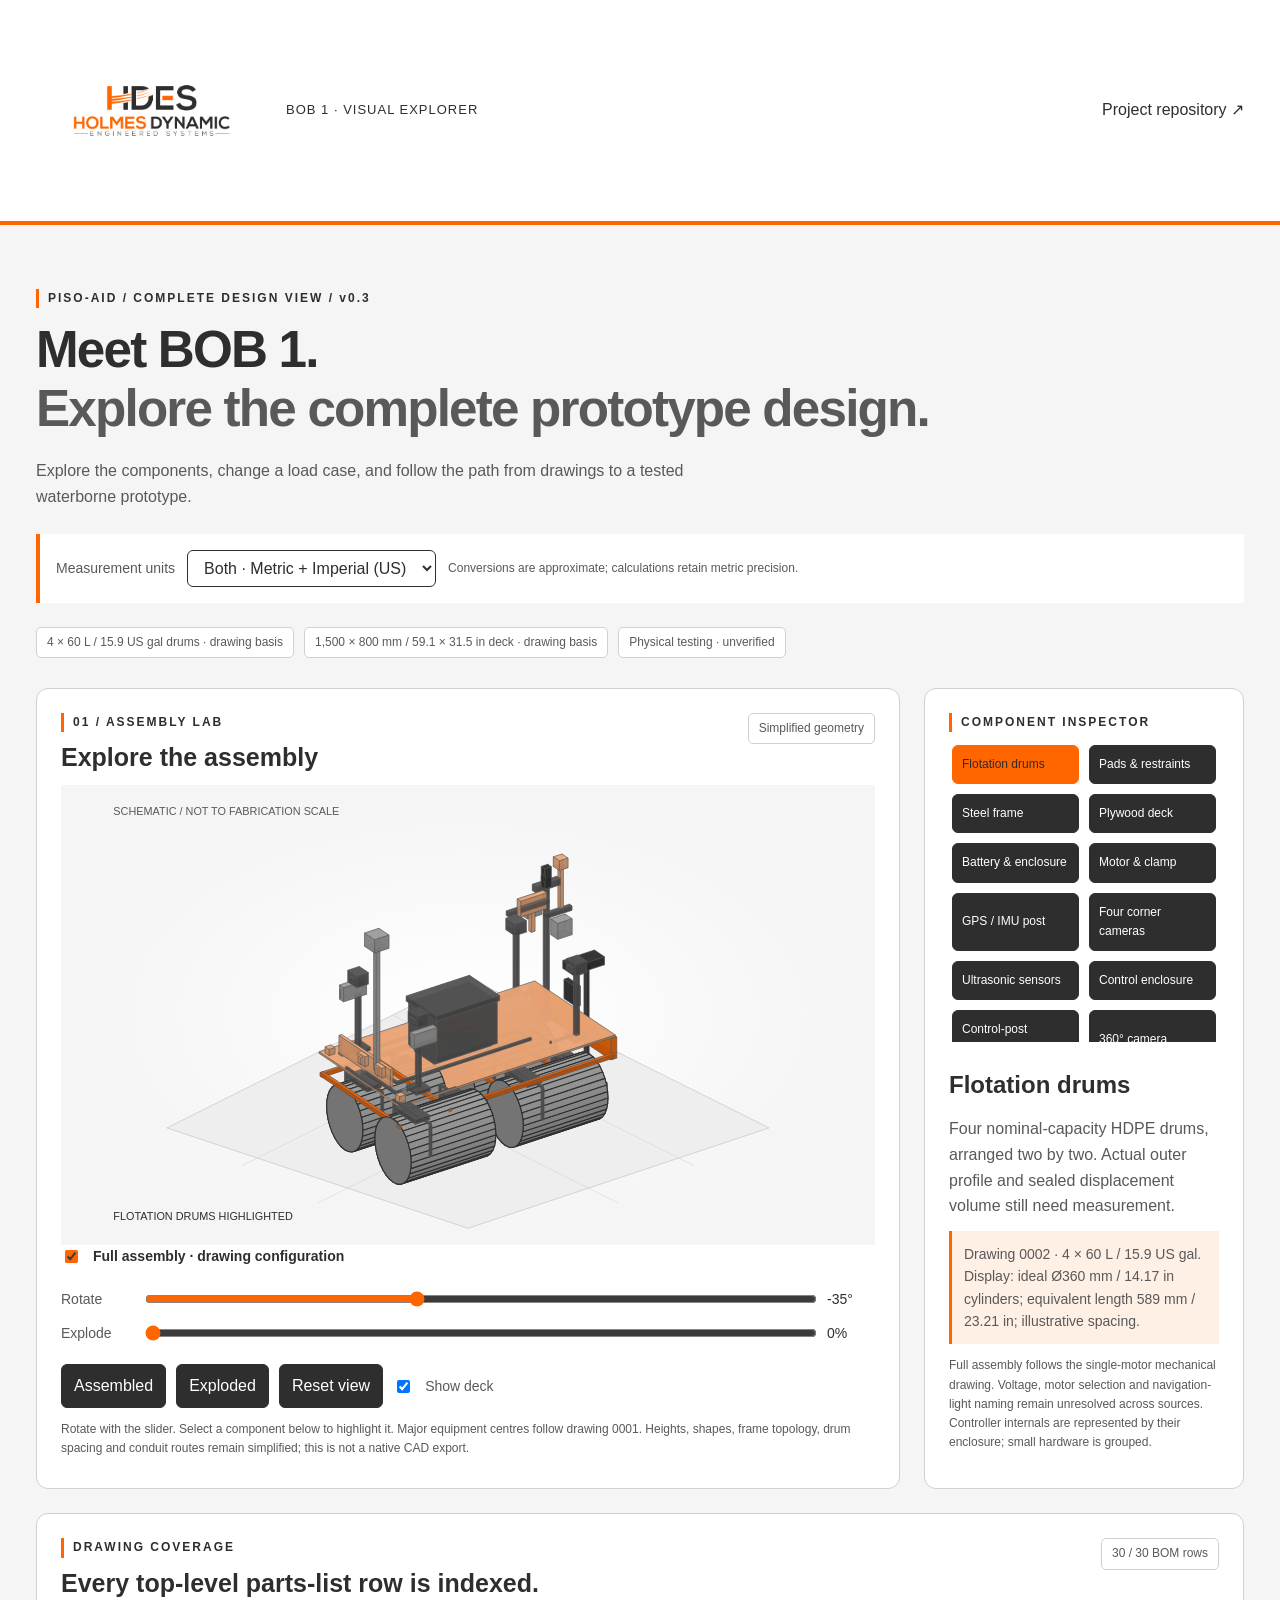
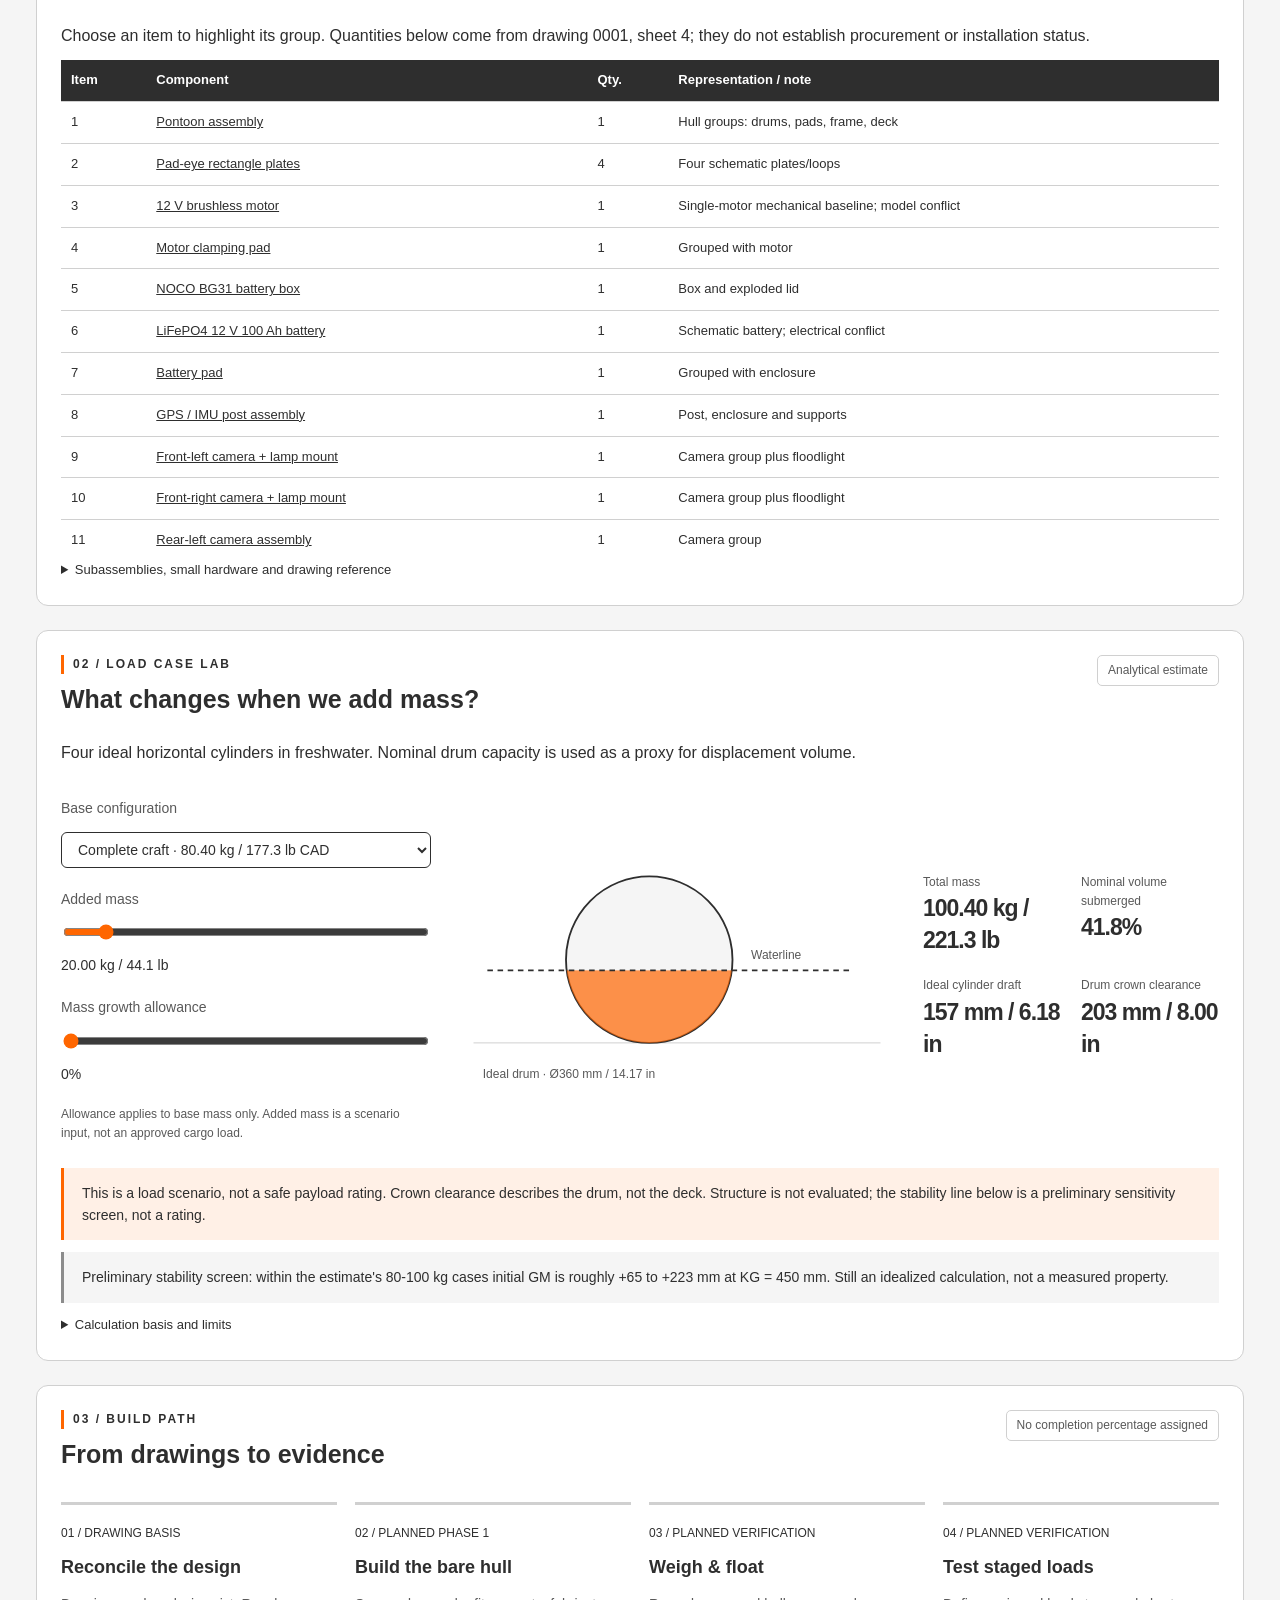
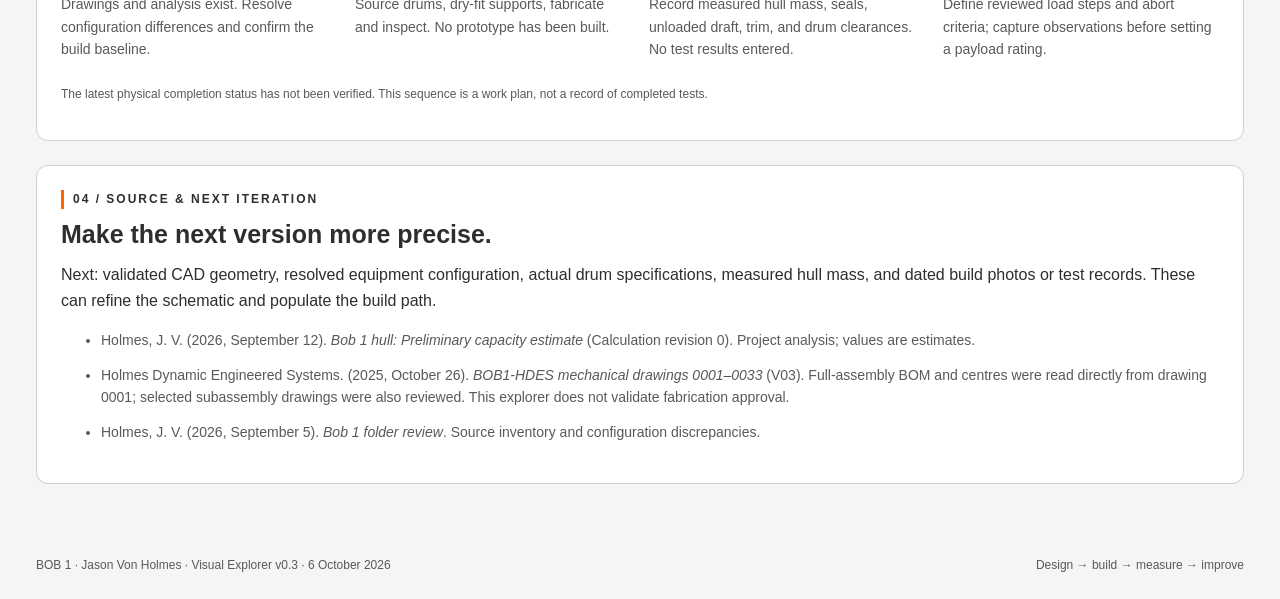
==== commit b6159a2e: "v0.5: quality pass — visuals, stability screen, hygiene - Add concept-of-operations and scale-path g" ====
--- a/docs/visual-explorer/BOB1_Visual_Explorer_v0.3.html
+++ b/docs/visual-explorer/BOB1_Visual_Explorer_v0.3.html
@@ -1,5 +1,5 @@
 <!doctype html>
-<html lang="en"><head><meta charset="utf-8"><meta name="viewport" content="width=device-width,initial-scale=1"><title>BOB 1 • Visual Explorer</title><style>:root{color-scheme:light;--bg:#f5f5f5;--panel:#ffffff;--line:#d0d0d0;--text:#2e2e2e;--muted:#595959;--accent:#ff6600}*{box-sizing:border-box}body{margin:0;background:var(--bg);color:var(--text);font:16px/1.6 "Scandia",Arial,sans-serif}header,main,footer{max-width:1320px;margin:auto;padding:24px 36px}header{display:flex;align-items:center;justify-content:space-between;border-bottom:4px solid var(--accent);background:#2e2e2e}a{color:var(--accent);text-decoration:none}a:hover{text-decoration:underline}.brand{color:white;font-size:26px;font-weight:800;letter-spacing:2px}.brand b{color:var(--accent)}.brand span{display:block;font-size:10px;font-weight:500;letter-spacing:2.4px;color:#ffffff}.intro{padding:40px 0 30px}.eyebrow{font-size:12px;letter-spacing:2px;color:var(--text);font-weight:700;margin:0 0 10px}h1{font-size:clamp(32px,4vw,54px);line-height:1.16;letter-spacing:-1.8px;margin:12px 0 20px}h1 em{font-style:normal;color:var(--muted)}.intro>p:not(.eyebrow){max-width:720px;color:var(--muted)}h2{font-size:25px;line-height:1.25;margin:0 0 12px}h3{font-size:24px;margin:24px 0 12px}p{margin:12px 0}.chips,.actions{display:flex;flex-wrap:wrap;gap:10px}.chips span,.badge{padding:5px 10px;border:1px solid var(--line);border-radius:5px;font-size:12px;color:var(--muted)}.panel{padding:24px;background:var(--panel);border:1px solid var(--line);border-radius:12px;margin-bottom:24px}.workbench{display:grid;grid-template-columns: minmax(0,2.7fr) minmax(230px,1fr);gap:24px}.section-head{display:flex;justify-content:space-between;gap:15px;align-items:flex-start}.badge{white-space:nowrap}.viewer{padding-bottom:18px}#model{width:100%;height:380px;display:block;background:radial-gradient(ellipse at center,#ffffff,#f5f5f5 65%)}label{display:flex;align-items:center;gap:12px;font-size:14px;color:var(--muted)}.controls>label{display:grid;grid-template-columns:70px 1fr 48px;margin-bottom:12px}input[type=range]{accent-color:var(--accent);width:100%;min-width:0}output{font-variant-numeric:tabular-nums;color:var(--text);white-space:nowrap}.actions{align-items:center;margin-top:20px}button,select{font:inherit;color:#ffffff;background:#2e2e2e;border:1px solid #2e2e2e;border-radius:6px;padding:8px 12px;cursor:pointer}button:hover,button[aria-pressed=true]{border-color:var(--accent);background:#ff6600;color:#2e2e2e}button:focus-visible,input:focus-visible,select:focus-visible,a:focus-visible,summary:focus-visible{outline:3px solid var(--accent);outline-offset:3px}.caption{font-size:12px;color:var(--muted)}.component-buttons{display:grid;gap:10px}.component-buttons button{text-align:left}.spec{border-left:3px solid var(--accent);padding:12px;background:#fff0e6;font-size:14px;color:var(--muted)}aside p{color:var(--muted)}.calc-grid{display:grid;grid-template-columns:1fr 1.2fr .8fr;gap:24px;align-items:center}.inputs>label{display:flex;flex-wrap:wrap;margin:20px 0}.inputs select{width:100%;font-size:14px}#water{width:100%;display:block}.metrics{display:grid;grid-template-columns:1fr 1fr;gap:20px}.metrics small{display:block;font-size:12px;color:var(--muted)}.metrics strong{font-size:27px;letter-spacing:-1px}.note{padding:14px 18px;background:#fff0e6;border-left:3px solid var(--accent);font-size:14px}.note.exceeded{border-color:#2e2e2e;background:#ffe0cc}details{color:var(--muted);font-size:13px}summary{cursor:pointer;color:var(--text)}.timeline{display:grid;grid-template-columns:repeat(4,1fr);gap:18px;margin-top:20px}.step{border-top:3px solid var(--line);padding-top:14px}.step span{font-size:12px;color:var(--text)}.step h3{font-size:18px;margin:8px 0}.step p{font-size:14px;color:var(--muted)}.sources li{font-size:14px;color:var(--muted);margin-bottom:12px}footer{font-size:12px;color:var(--muted);display:flex;justify-content:space-between;gap:10px} @media(max-width:900px){.workbench{grid-template-columns:1fr}.calc-grid{grid-template-columns:1fr 1fr}.metrics{grid-column:1/-1;grid-template-columns:repeat(4,1fr)}.timeline{grid-template-columns:1fr 1fr}}@media(max-width:560px){header,main,footer{padding:20px}header>a:last-child{font-size:12px}.panel{padding:18px}.section-head{flex-wrap:wrap}#model{height:270px}.calc-grid{grid-template-columns:1fr}.metrics{grid-template-columns:1fr 1fr}.timeline{grid-template-columns:1fr}.brand{font-size:22px}.brand span{font-size:8px}footer{flex-direction:column}h1{letter-spacing:-1px}}@media(prefers-reduced-motion:reduce){*{scroll-behavior:auto}}
+<html lang="en"><head><meta charset="utf-8"><meta name="viewport" content="width=device-width,initial-scale=1"><title>BOB 1 • Visual Explorer</title><style>:root{color-scheme:light;--bg:#f5f5f5;--panel:#ffffff;--line:#d0d0d0;--text:#2e2e2e;--muted:#595959;--accent:#ff6600}*{box-sizing:border-box}body{margin:0;background:var(--bg);color:var(--text);font:16px/1.6 "Scandia",Arial,sans-serif}header,main,footer{max-width:1320px;margin:auto;padding:24px 36px}header{display:flex;align-items:center;justify-content:space-between;border-bottom:4px solid var(--accent);background:#2e2e2e}a{color:var(--accent);text-decoration:none}a:hover{text-decoration:underline}.brand{color:white;font-size:26px;font-weight:800;letter-spacing:2px}.brand b{color:var(--accent)}.brand span{display:block;font-size:10px;font-weight:500;letter-spacing:2.4px;color:#ffffff}.intro{padding:40px 0 30px}.eyebrow{font-size:12px;letter-spacing:2px;color:var(--text);font-weight:700;margin:0 0 10px}h1{font-size:clamp(32px,4vw,54px);line-height:1.16;letter-spacing:-1.8px;margin:12px 0 20px}h1 em{font-style:normal;color:var(--muted)}.intro>p:not(.eyebrow){max-width:720px;color:var(--muted)}h2{font-size:25px;line-height:1.25;margin:0 0 12px}h3{font-size:24px;margin:24px 0 12px}p{margin:12px 0}.chips,.actions{display:flex;flex-wrap:wrap;gap:10px}.chips span,.badge{padding:5px 10px;border:1px solid var(--line);border-radius:5px;font-size:12px;color:var(--muted)}.panel{padding:24px;background:var(--panel);border:1px solid var(--line);border-radius:12px;margin-bottom:24px}.workbench{display:grid;grid-template-columns: minmax(0,2.7fr) minmax(230px,1fr);gap:24px}.section-head{display:flex;justify-content:space-between;gap:15px;align-items:flex-start}.badge{white-space:nowrap}.viewer{padding-bottom:18px}#model{width:100%;height:380px;display:block;background:radial-gradient(ellipse at center,#ffffff,#f5f5f5 65%)}label{display:flex;align-items:center;gap:12px;font-size:14px;color:var(--muted)}.controls>label{display:grid;grid-template-columns:70px 1fr 48px;margin-bottom:12px}input[type=range]{accent-color:var(--accent);width:100%;min-width:0}output{font-variant-numeric:tabular-nums;color:var(--text);white-space:nowrap}.actions{align-items:center;margin-top:20px}button,select{font:inherit;color:#ffffff;background:#2e2e2e;border:1px solid #2e2e2e;border-radius:6px;padding:8px 12px;cursor:pointer}button:hover,button[aria-pressed=true]{border-color:var(--accent);background:#ff6600;color:#2e2e2e}button:focus-visible,input:focus-visible,select:focus-visible,a:focus-visible,summary:focus-visible{outline:3px solid var(--accent);outline-offset:3px}.caption{font-size:12px;color:var(--muted)}.component-buttons{display:grid;gap:10px}.component-buttons button{text-align:left}.spec{border-left:3px solid var(--accent);padding:12px;background:#fff0e6;font-size:14px;color:var(--muted)}aside p{color:var(--muted)}.calc-grid{display:grid;grid-template-columns:1fr 1.2fr .8fr;gap:24px;align-items:center}.inputs>label{display:flex;flex-wrap:wrap;margin:20px 0}.inputs select{width:100%;font-size:14px}#water{width:100%;display:block}.metrics{display:grid;grid-template-columns:1fr 1fr;gap:20px}.metrics small{display:block;font-size:12px;color:var(--muted)}.metrics strong{font-size:27px;letter-spacing:-1px}.note{padding:14px 18px;background:#fff0e6;border-left:3px solid var(--accent);font-size:14px}.note.exceeded{border-color:#2e2e2e;background:#ffe0cc}.note.stability{margin-top:10px}.note.stability.ok{border-color:#8c8c8c;background:#f5f5f5}.note.stability.reduced{border-color:#ff6600;background:#fff0e6}.note.stability.marginal{border-color:#cc5200;background:#ffe0cc}.note.stability.unstable{border-color:#2e2e2e;background:#ffd1b3;font-weight:600}details{color:var(--muted);font-size:13px}summary{cursor:pointer;color:var(--text)}.timeline{display:grid;grid-template-columns:repeat(4,1fr);gap:18px;margin-top:20px}.step{border-top:3px solid var(--line);padding-top:14px}.step span{font-size:12px;color:var(--text)}.step h3{font-size:18px;margin:8px 0}.step p{font-size:14px;color:var(--muted)}.sources li{font-size:14px;color:var(--muted);margin-bottom:12px}footer{font-size:12px;color:var(--muted);display:flex;justify-content:space-between;gap:10px} @media(max-width:900px){.workbench{grid-template-columns:1fr}.calc-grid{grid-template-columns:1fr 1fr}.metrics{grid-column:1/-1;grid-template-columns:repeat(4,1fr)}.timeline{grid-template-columns:1fr 1fr}}@media(max-width:560px){header,main,footer{padding:20px}header>a:last-child{font-size:12px}.panel{padding:18px}.section-head{flex-wrap:wrap}#model{height:270px}.calc-grid{grid-template-columns:1fr}.metrics{grid-template-columns:1fr 1fr}.timeline{grid-template-columns:1fr}.brand{font-size:22px}.brand span{font-size:8px}footer{flex-direction:column}h1{letter-spacing:-1px}}@media(prefers-reduced-motion:reduce){*{scroll-behavior:auto}}
 
 /* Brand guide prose specifies Facundo/Scandia. Local fonts are used if installed;
    no distributable webfont files for those families were found in the brand assets. */
@@ -40,7 +40,7 @@
 <section class="workbench"><div class="viewer panel"><div class="section-head"><div><p class="eyebrow">01 / ASSEMBLY LAB</p><h2>Explore the assembly</h2></div><span class="badge">Simplified geometry</span></div><svg id="model" viewBox="0 0 900 550" aria-label="Interactive simplified hull assembly" role="img"></svg><div class="controls"><label class="full-control"><input id="fullToggle" type="checkbox" checked> Full assembly · drawing configuration</label><label>Rotate <input id="angle" type="range" min="-180" max="180" value="-35"><output id="angleValue">−35°</output></label><label>Explode <input id="explode" type="range" min="0" max="100" value="0"><output id="explodeValue">0%</output></label><div class="actions"><button id="assembly">Assembled</button><button id="exploded">Exploded</button><button id="reset">Reset view</button><label><input id="deckToggle" type="checkbox" checked> Show deck</label></div></div><p class="caption">Rotate with the slider. Select a component below to highlight it. Major equipment centres follow drawing 0001. Heights, shapes, frame topology, drum spacing and conduit routes remain simplified; this is not a native CAD export.</p></div>
 <aside class="panel"><p class="eyebrow">COMPONENT INSPECTOR</p><div class="component-buttons" id="components"></div><h3 id="componentTitle"></h3><p id="componentText"></p><div class="spec" id="componentSpec"></div><p class="caption">Full assembly follows the single-motor mechanical drawing. Voltage, motor selection and navigation-light naming remain unresolved across sources. Controller internals are represented by their enclosure; small hardware is grouped.</p></aside></section>
 <section class="panel"><div class="section-head"><div><p class="eyebrow">DRAWING COVERAGE</p><h2>Every top-level parts-list row is indexed.</h2></div><span class="badge">30 / 30 BOM rows</span></div><p>Choose an item to highlight its group. Quantities below come from drawing 0001, sheet 4; they do not establish procurement or installation status.</p><div class="table-scroll"><table><thead><tr><th scope="col">Item</th><th scope="col">Component</th><th scope="col">Qty.</th><th scope="col">Representation / note</th></tr></thead><tbody id="bomRows"></tbody></table></div><details><summary>Subassemblies, small hardware and drawing reference</summary><p>The control post includes the 360 camera, all-round lamp, two infrared illuminators, LTE antenna/mount, post/pad, glands, screws, nuts, washers and plugs. The corner-camera groups include their housings, posts, pads, covers, glands, U-bolts and mounting plates. The GPS/IMU and control boxes include enclosure pads and glands. Mounts are schematic and hardware is grouped; the viewer does not model every screw or internal circuit board.</p><img class="drawing-reference" src="[data-uri]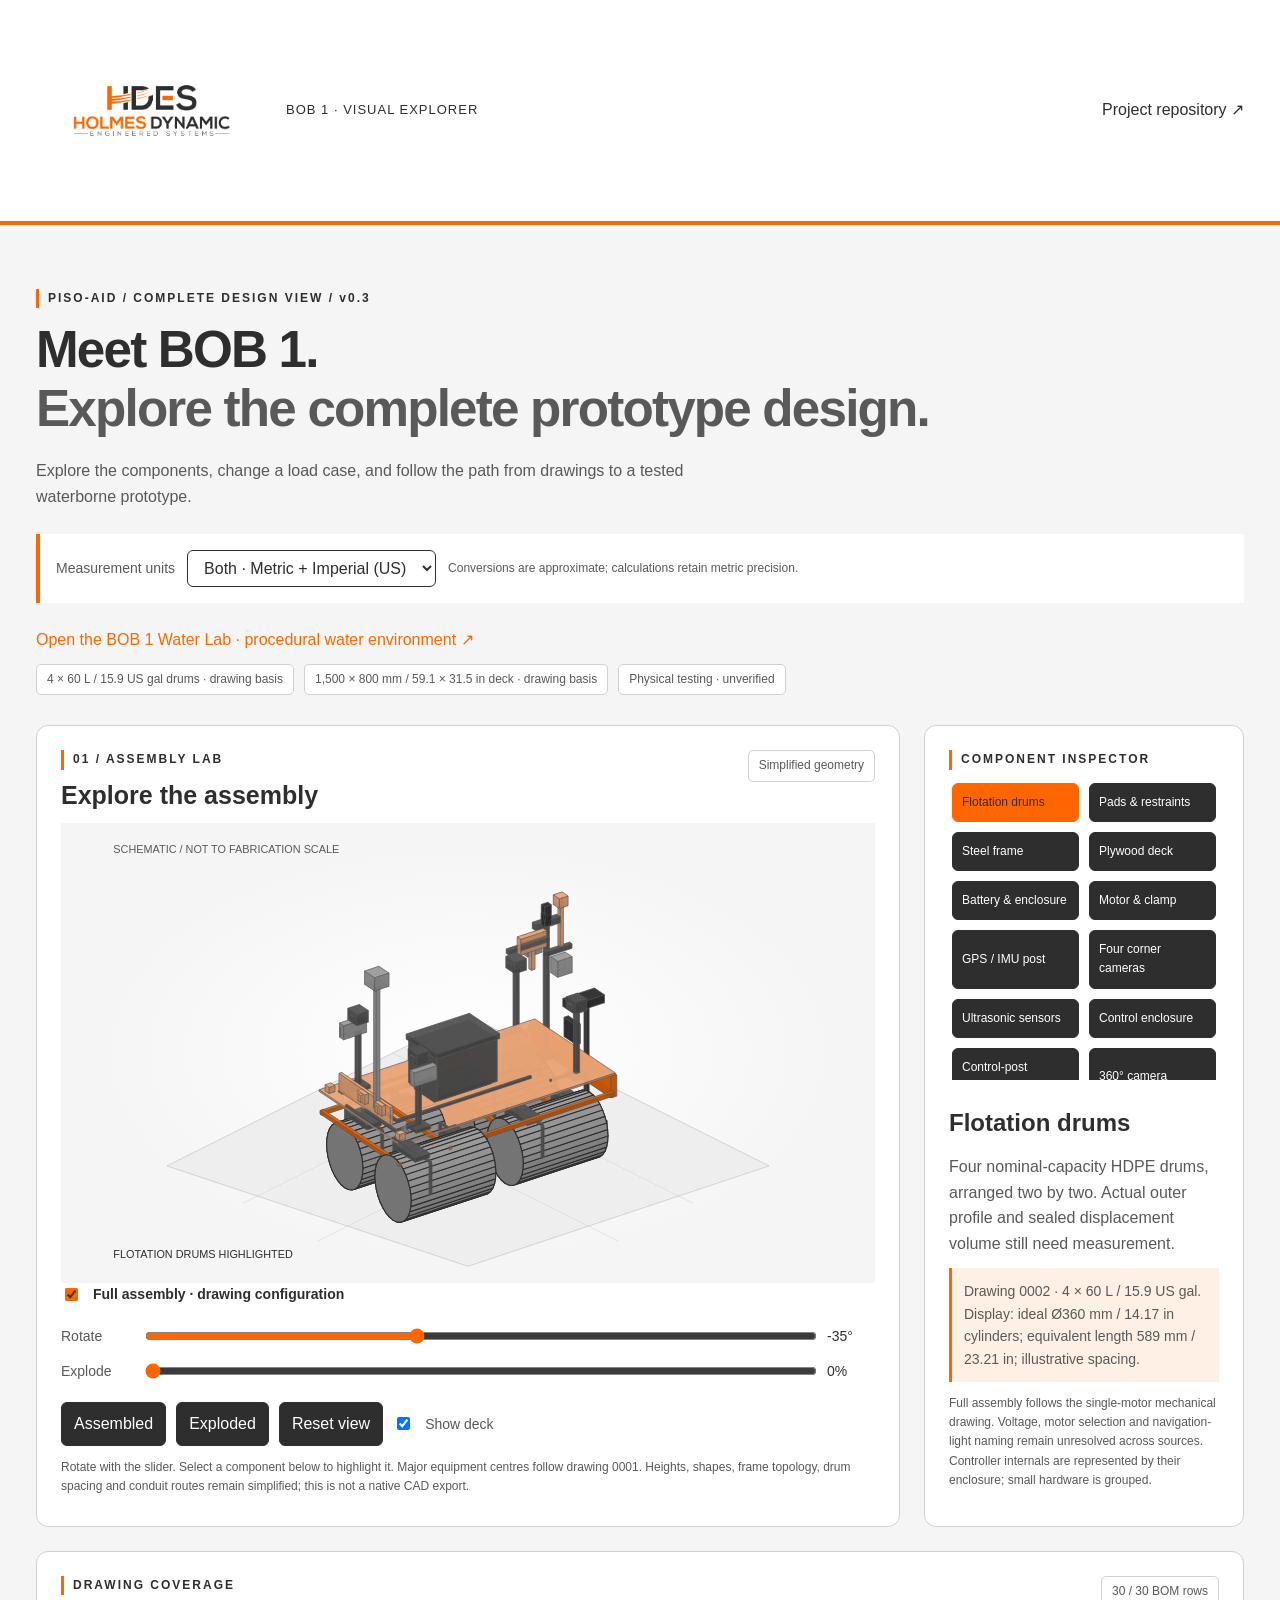
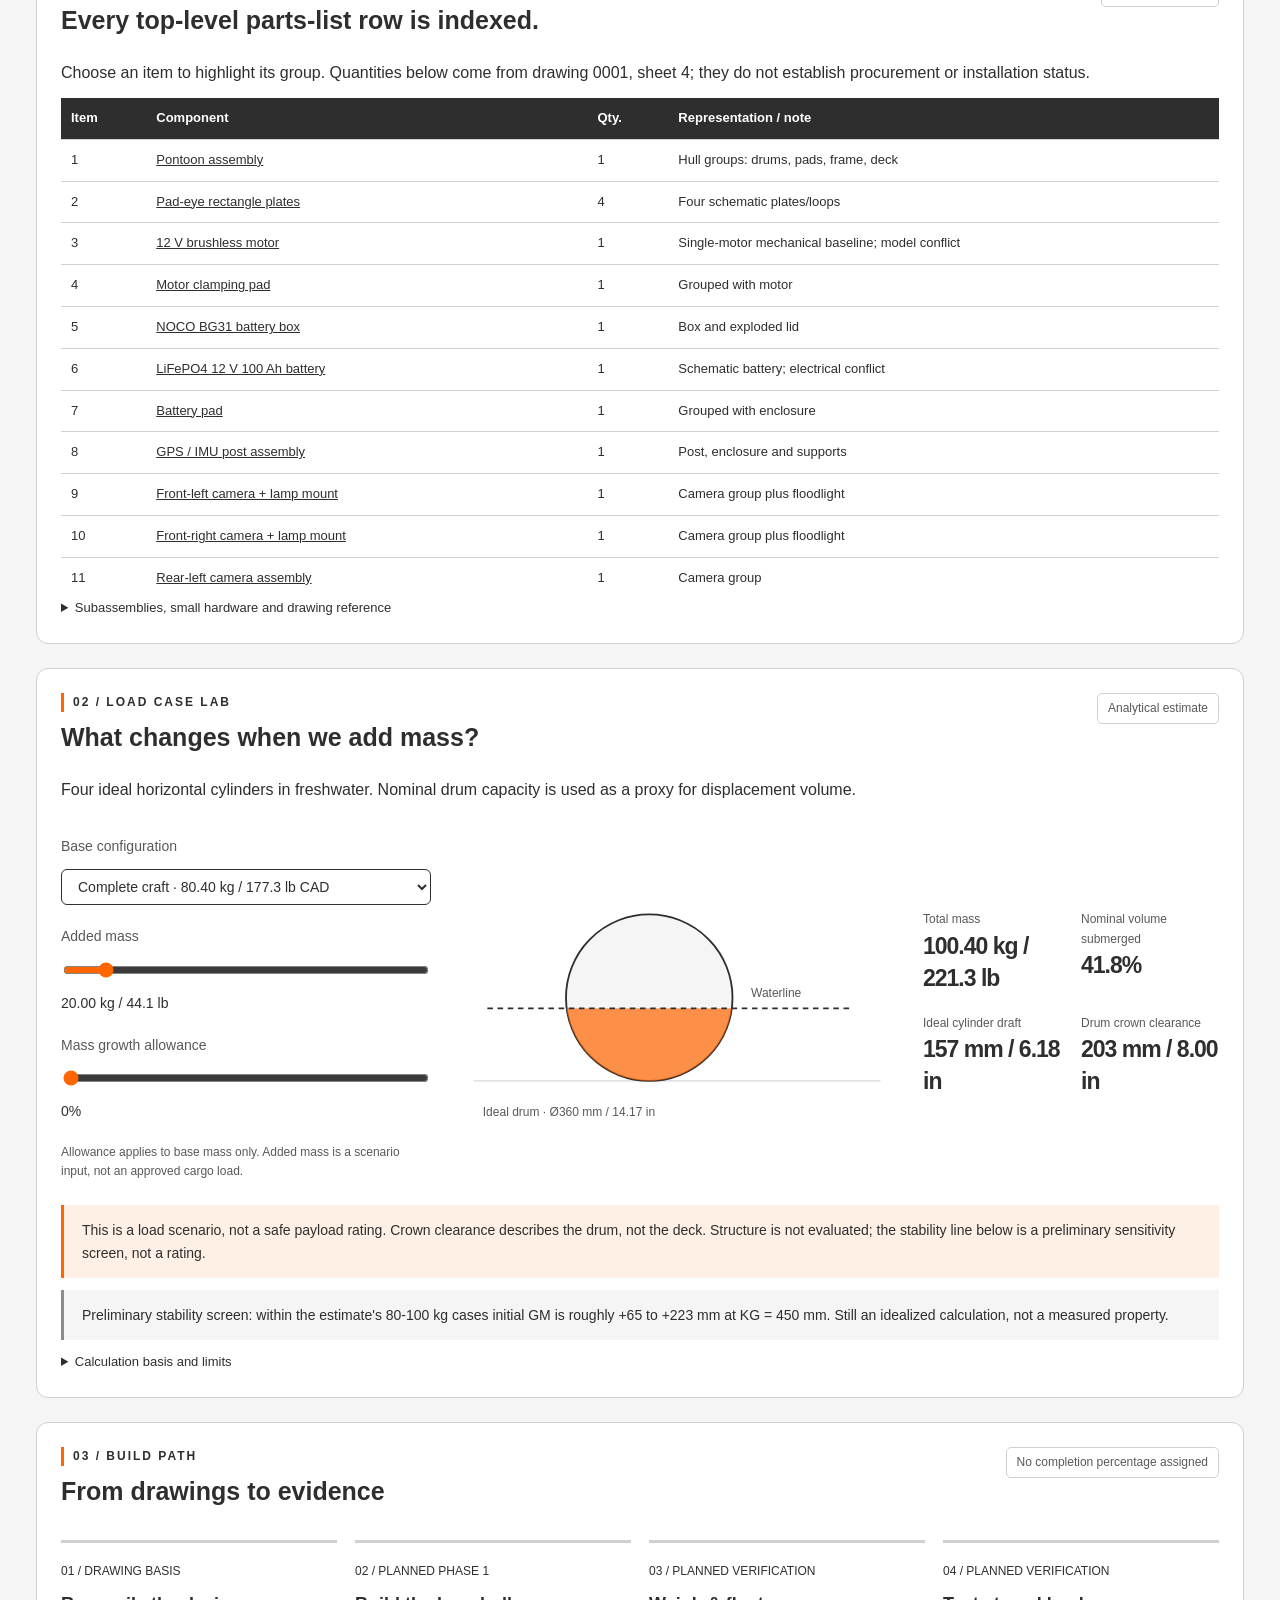
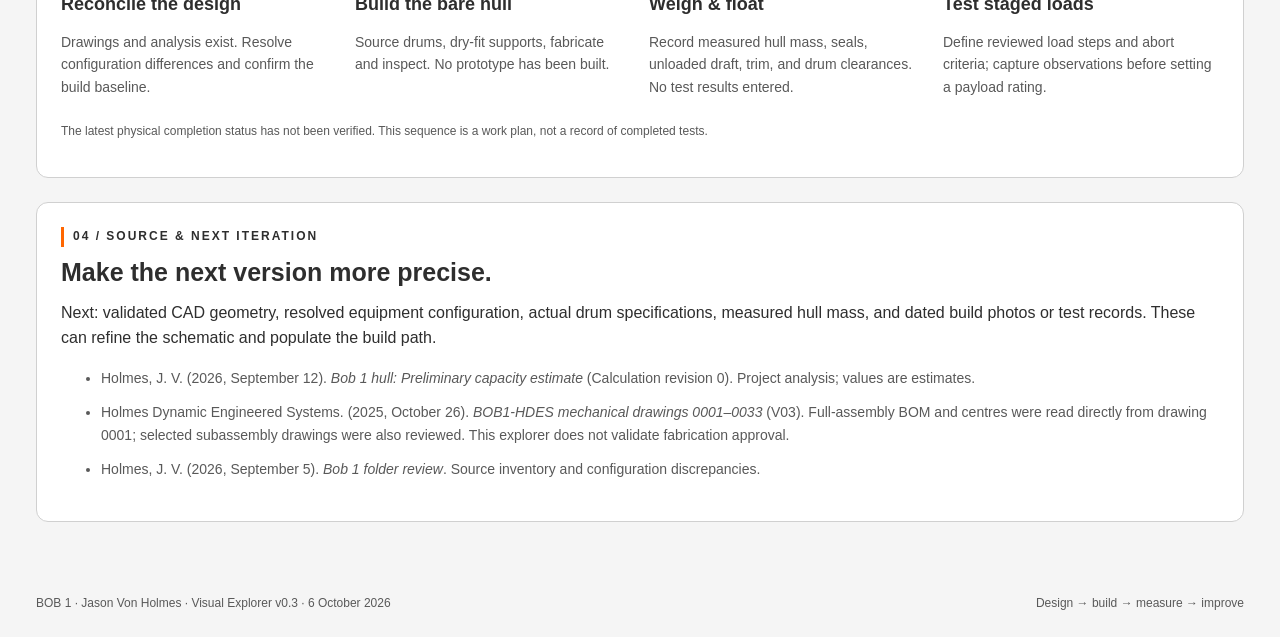
==== commit 798f6042: "Build Water Lab Phase 2 procedural scene with Canvas fallback" ====
--- a/docs/visual-explorer/BOB1_Visual_Explorer_v0.3.html
+++ b/docs/visual-explorer/BOB1_Visual_Explorer_v0.3.html
@@ -36,7 +36,7 @@
 @media(max-width:560px){header{padding:12px;gap:8px}.brand{flex-direction:column;gap:0;align-items:flex-start}.hdes-logo{width:200px}.brand .project-label{font-size:10px;padding-left:20px}#model{height:340px}.component-buttons{max-height:240px}}
 </style></head>
 <body><header><a class="brand" href="#" aria-label="HDES — BOB 1"><img class="hdes-logo" src="[data-uri]" alt="Holmes Dynamic Engineered Systems official logo"><span class="project-label">BOB 1 · VISUAL EXPLORER</span></a><a href="https://github.com/jvholmes87/piso-aid-bob1" target="_blank" rel="noopener">Project repository ↗</a></header>
-<main><section class="intro"><p class="eyebrow">PISO-AID / COMPLETE DESIGN VIEW / v0.3</p><h1>Meet BOB 1.<br><em>Explore the complete prototype design.</em></h1><p>Explore the components, change a load case, and follow the path from drawings to a tested waterborne prototype.</p><div class="unit-bar"><label for="units">Measurement units</label><select id="units"><option value="both" selected>Both · Metric + Imperial (US)</option><option value="metric">Metric · mm, kg, L</option><option value="imperial">Imperial (US) · in, lb, US gal</option></select><span>Conversions are approximate; calculations retain metric precision.</span></div><div class="chips"><span id="drumChip">4 × 60 L / 15.9 US gal drums · drawing basis</span><span id="deckChip">1,500 × 800 mm / 59.1 × 31.5 in deck · drawing basis</span><span>Physical testing · unverified</span></div></section>
+<main><section class="intro"><p class="eyebrow">PISO-AID / COMPLETE DESIGN VIEW / v0.3</p><h1>Meet BOB 1.<br><em>Explore the complete prototype design.</em></h1><p>Explore the components, change a load case, and follow the path from drawings to a tested waterborne prototype.</p><div class="unit-bar"><label for="units">Measurement units</label><select id="units"><option value="both" selected>Both · Metric + Imperial (US)</option><option value="metric">Metric · mm, kg, L</option><option value="imperial">Imperial (US) · in, lb, US gal</option></select><span>Conversions are approximate; calculations retain metric precision.</span></div><p><a href="https://jvholmes87.github.io/piso-aid-bob1/water-lab/">Open the BOB 1 Water Lab · procedural water environment ↗</a></p><div class="chips"><span id="drumChip">4 × 60 L / 15.9 US gal drums · drawing basis</span><span id="deckChip">1,500 × 800 mm / 59.1 × 31.5 in deck · drawing basis</span><span>Physical testing · unverified</span></div></section>
 <section class="workbench"><div class="viewer panel"><div class="section-head"><div><p class="eyebrow">01 / ASSEMBLY LAB</p><h2>Explore the assembly</h2></div><span class="badge">Simplified geometry</span></div><svg id="model" viewBox="0 0 900 550" aria-label="Interactive simplified hull assembly" role="img"></svg><div class="controls"><label class="full-control"><input id="fullToggle" type="checkbox" checked> Full assembly · drawing configuration</label><label>Rotate <input id="angle" type="range" min="-180" max="180" value="-35"><output id="angleValue">−35°</output></label><label>Explode <input id="explode" type="range" min="0" max="100" value="0"><output id="explodeValue">0%</output></label><div class="actions"><button id="assembly">Assembled</button><button id="exploded">Exploded</button><button id="reset">Reset view</button><label><input id="deckToggle" type="checkbox" checked> Show deck</label></div></div><p class="caption">Rotate with the slider. Select a component below to highlight it. Major equipment centres follow drawing 0001. Heights, shapes, frame topology, drum spacing and conduit routes remain simplified; this is not a native CAD export.</p></div>
 <aside class="panel"><p class="eyebrow">COMPONENT INSPECTOR</p><div class="component-buttons" id="components"></div><h3 id="componentTitle"></h3><p id="componentText"></p><div class="spec" id="componentSpec"></div><p class="caption">Full assembly follows the single-motor mechanical drawing. Voltage, motor selection and navigation-light naming remain unresolved across sources. Controller internals are represented by their enclosure; small hardware is grouped.</p></aside></section>
 <section class="panel"><div class="section-head"><div><p class="eyebrow">DRAWING COVERAGE</p><h2>Every top-level parts-list row is indexed.</h2></div><span class="badge">30 / 30 BOM rows</span></div><p>Choose an item to highlight its group. Quantities below come from drawing 0001, sheet 4; they do not establish procurement or installation status.</p><div class="table-scroll"><table><thead><tr><th scope="col">Item</th><th scope="col">Component</th><th scope="col">Qty.</th><th scope="col">Representation / note</th></tr></thead><tbody id="bomRows"></tbody></table></div><details><summary>Subassemblies, small hardware and drawing reference</summary><p>The control post includes the 360 camera, all-round lamp, two infrared illuminators, LTE antenna/mount, post/pad, glands, screws, nuts, washers and plugs. The corner-camera groups include their housings, posts, pads, covers, glands, U-bolts and mounting plates. The GPS/IMU and control boxes include enclosure pads and glands. Mounts are schematic and hardware is grouped; the viewer does not model every screw or internal circuit board.</p><img class="drawing-reference" src="[data-uri]